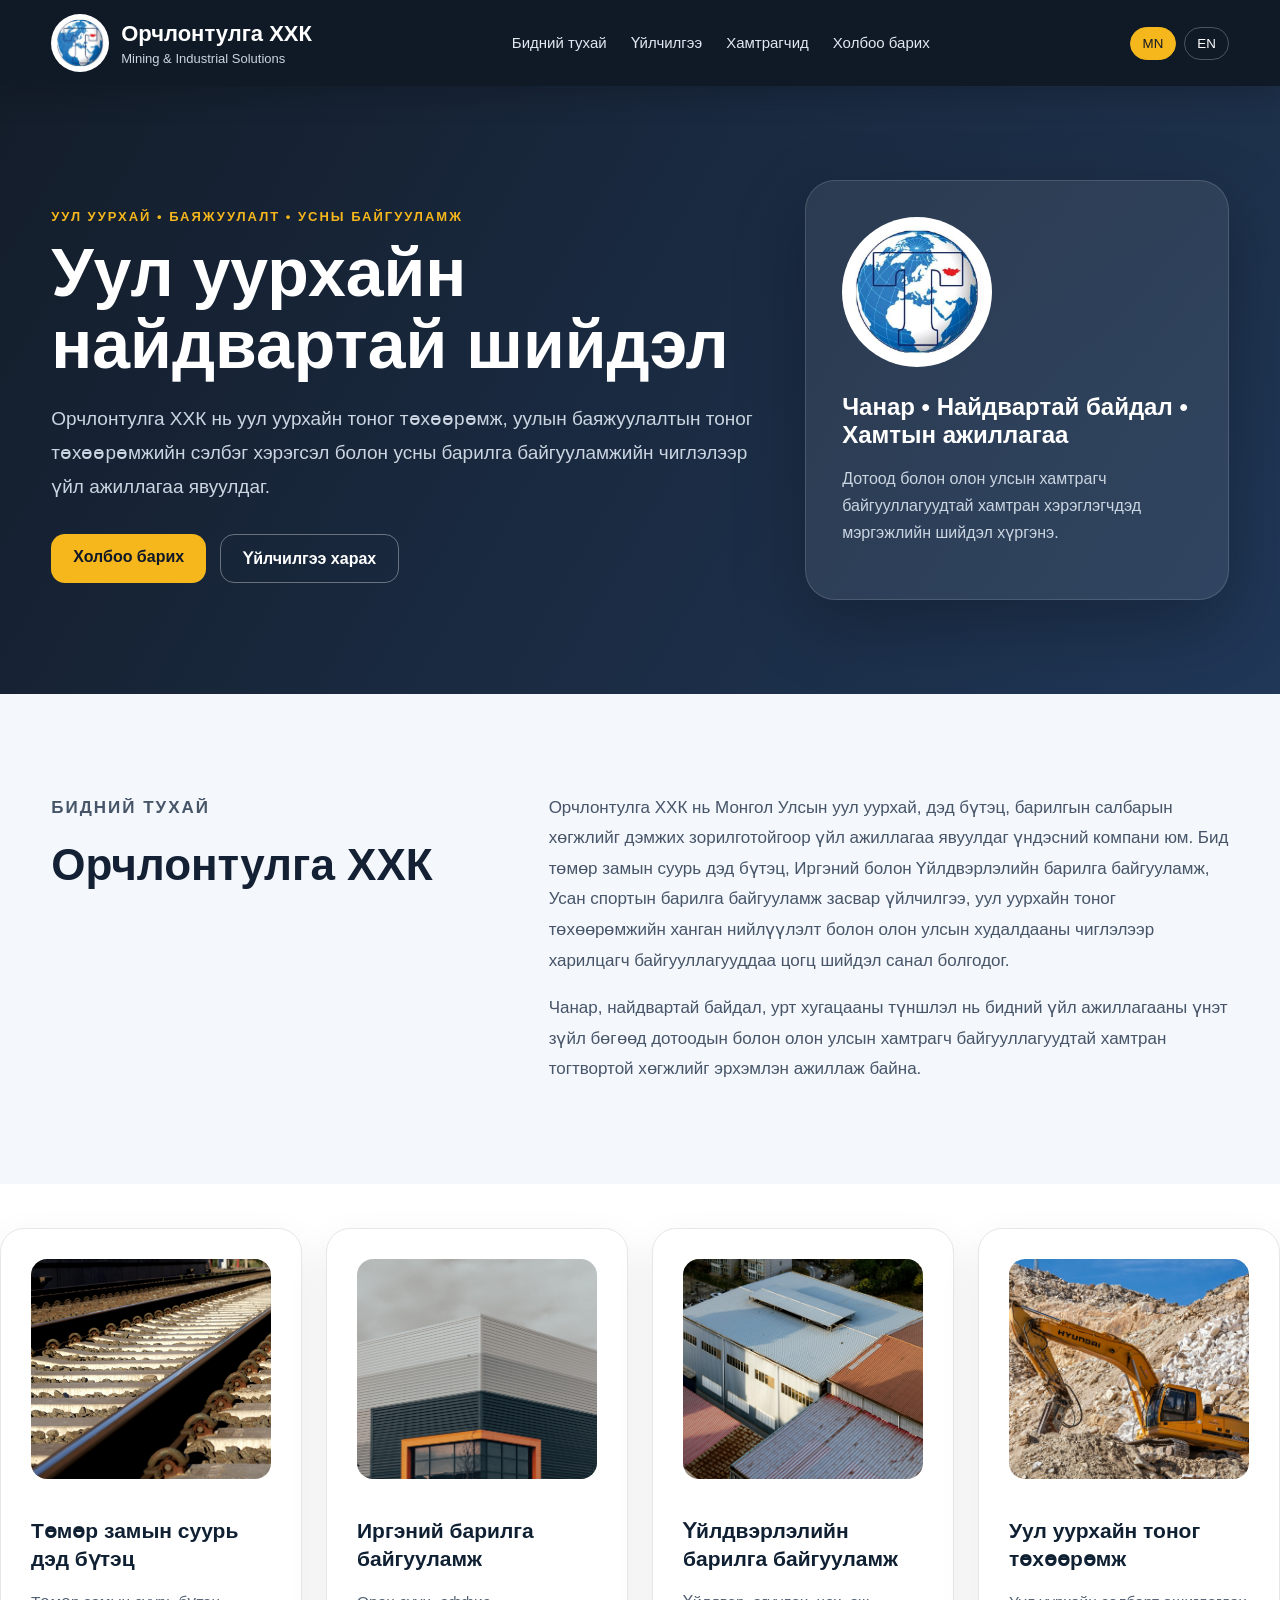
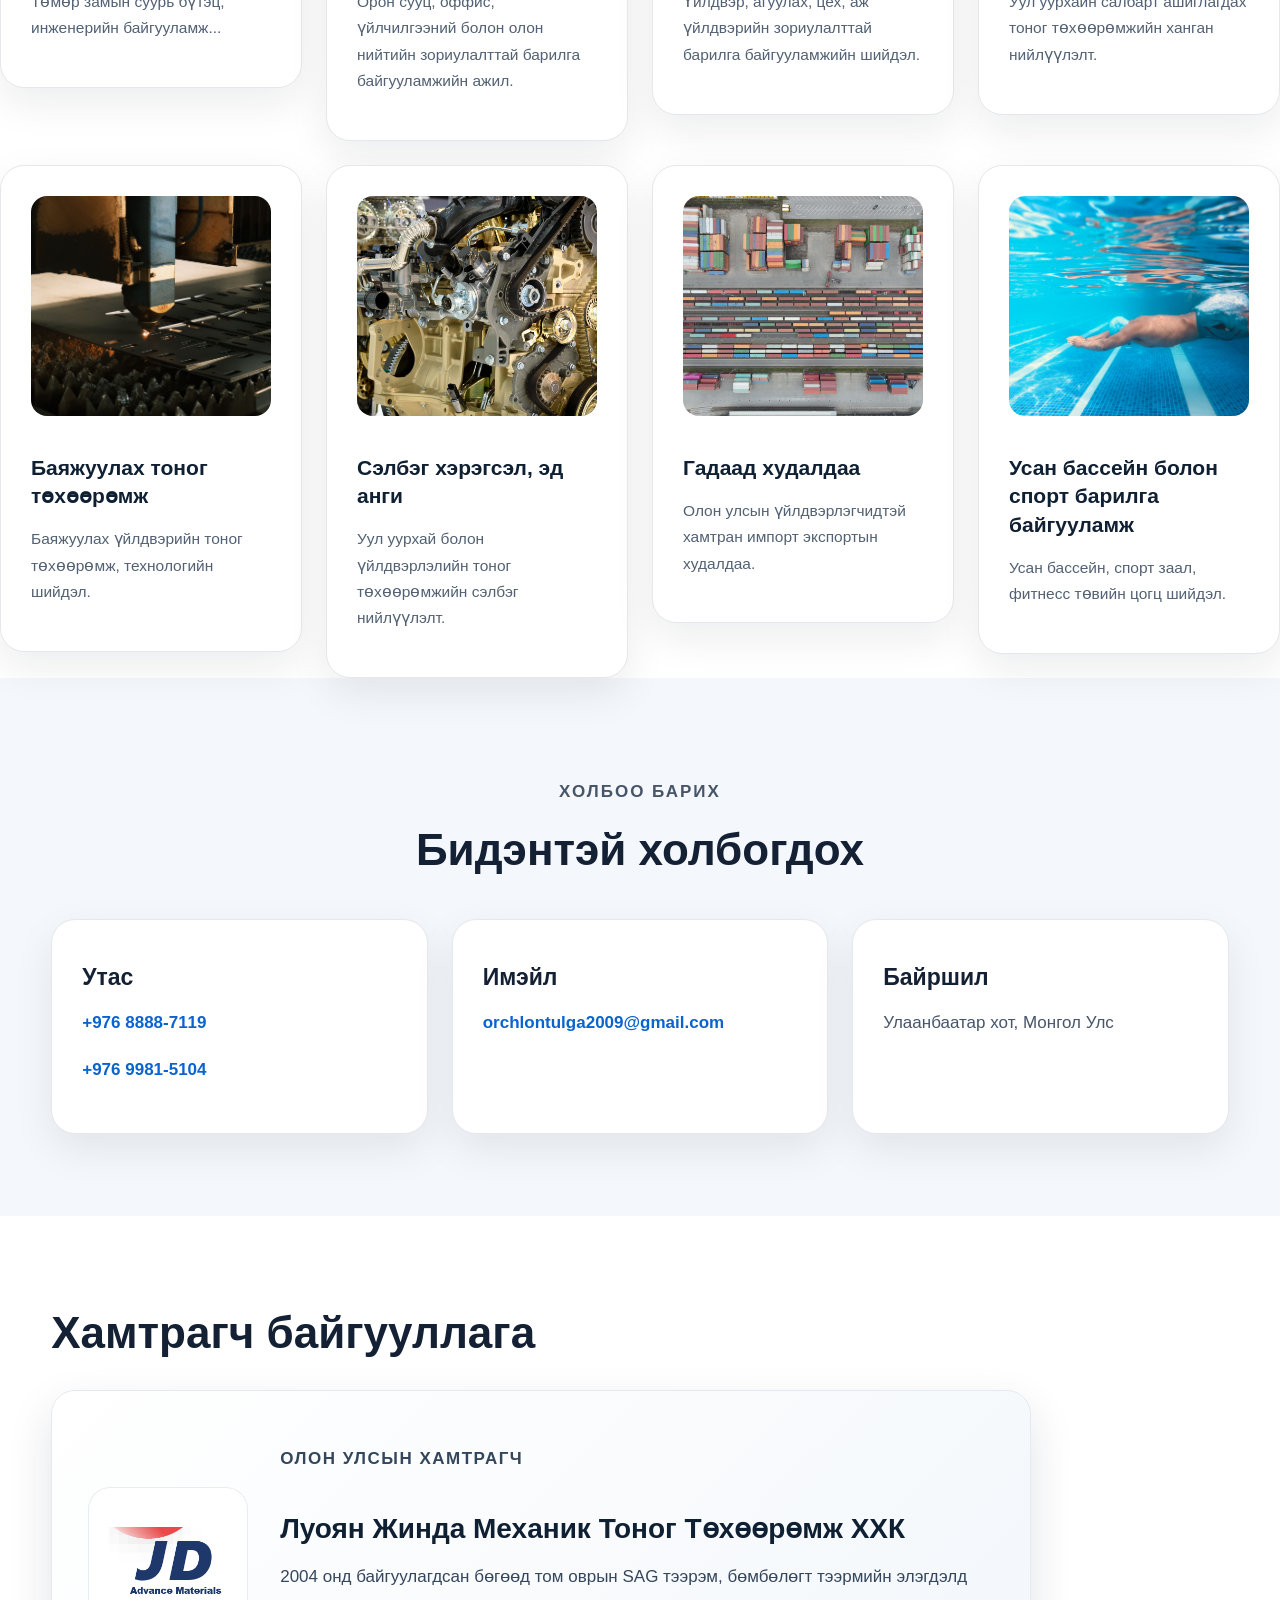
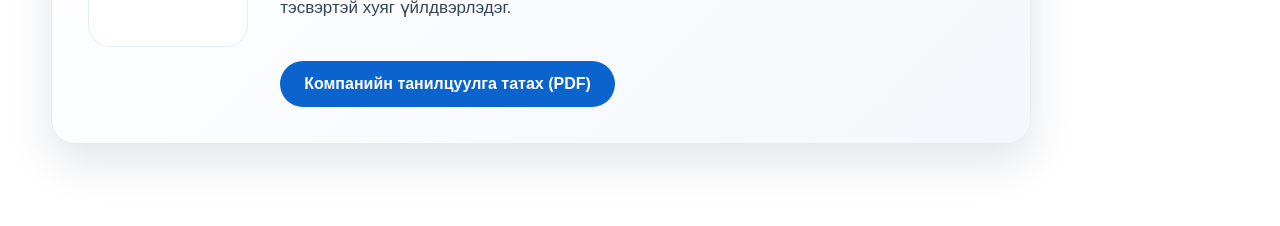
==== index.html @ dc5b04bd "Update index.html" ====
<!DOCTYPE html>
<html lang="mn">
<head>
  <meta charset="UTF-8" />
  <meta name="viewport" content="width=device-width, initial-scale=1.0" />
  <title>Орчлонтулга ХХК | Mining & Water Infrastructure</title>
  <meta name="description" content="Орчлонтулга ХХК - Уул уурхай, уулын баяжуулалтын тоног төхөөрөмж, сэлбэг хэрэгсэл, усны барилга байгууламж." />
  <link rel="stylesheet" href="style.css" />
</head>
<body>
  <header class="header">
    <div class="container nav">
      <a href="#" class="brand">
        <img src="logo.jpg" alt="Орчлонтулга ХХК лого" />
        <div>
          <h1>Орчлонтулга ХХК</h1>
          <p>Mining & Industrial Solutions</p>
        </div>
      </a>

      <nav class="menu">
        <a href="#about" data-mn="Бидний тухай" data-en="About">Бидний тухай</a>
        <a href="#services" data-mn="Үйлчилгээ" data-en="Services">Үйлчилгээ</a>
        <a href="#partners" data-mn="Хамтрагчид" data-en="Partners">Хамтрагчид</a>
        <a href="#contact" data-mn="Холбоо барих" data-en="Contact">Холбоо барих</a>
      </nav>

      <div class="lang">
        <button onclick="setLang('mn')" id="btn-mn">MN</button>
        <button onclick="setLang('en')" id="btn-en">EN</button>
      </div>
    </div>
  </header>

  <main>
    <section class="hero">
      <div class="container hero-grid">
        <div>
          <p class="eyebrow" data-mn="Уул уурхай • Баяжуулалт • Усны байгууламж" data-en="Mining • Processing • Water Infrastructure">Уул уурхай • Баяжуулалт • Усны байгууламж</p>
          <h2 data-mn="Уул уурхайн найдвартай шийдэл" data-en="Reliable solutions for mining industry">Уул уурхайн найдвартай шийдэл</h2>
          <p class="hero-text" data-mn="Орчлонтулга ХХК нь уул уурхайн тоног төхөөрөмж, уулын баяжуулалтын тоног төхөөрөмжийн сэлбэг хэрэгсэл болон усны барилга байгууламжийн чиглэлээр үйл ажиллагаа явуулдаг." data-en="Orchlontulga LLC operates in mining equipment, mineral processing spare parts, and water infrastructure solutions.">Орчлонтулга ХХК нь уул уурхайн тоног төхөөрөмж, уулын баяжуулалтын тоног төхөөрөмжийн сэлбэг хэрэгсэл болон усны барилга байгууламжийн чиглэлээр үйл ажиллагаа явуулдаг.</p>
          <div class="hero-actions">
            <a class="btn primary" href="#contact" data-mn="Холбоо барих" data-en="Contact us">Холбоо барих</a>
            <a class="btn secondary" href="#services" data-mn="Үйлчилгээ харах" data-en="View services">Үйлчилгээ харах</a>
          </div>
        </div>

        <div class="hero-card">
          <img src="logo.jpg" alt="Орчлонтулга ХХК" />
          <h3 data-mn="Чанар • Найдвартай байдал • Хамтын ажиллагаа" data-en="Quality • Reliability • Partnership">Чанар • Найдвартай байдал • Хамтын ажиллагаа</h3>
          <p data-mn="Дотоод болон олон улсын хамтрагч байгууллагуудтай хамтран хэрэглэгчдэд мэргэжлийн шийдэл хүргэнэ." data-en="We deliver professional solutions in cooperation with local and international partners.">Дотоод болон олон улсын хамтрагч байгууллагуудтай хамтран хэрэглэгчдэд мэргэжлийн шийдэл хүргэнэ.</p>
        </div>
      </div>
    </section>

    <section id="about" class="section light">
      <div class="container two-col">
        <div>
          <p class="section-label" data-mn="Бидний тухай" data-en="About us">Бидний тухай</p>
          <h2 data-mn="Орчлонтулга ХХК" data-en="Orchlontulga LLC">Орчлонтулга ХХК</h2>
        </div>
        <div>
         <p>
Орчлонтулга ХХК нь Монгол Улсын уул уурхай, дэд бүтэц, барилгын салбарын хөгжлийг дэмжих зорилготойгоор үйл ажиллагаа явуулдаг үндэсний компани юм.

Бид төмөр замын суурь дэд бүтэц, Иргэний болон Үйлдвэрлэлийн барилга байгууламж, Усан спортын барилга байгууламж засвар үйлчилгээ,
уул уурхайн тоног төхөөрөмжийн ханган нийлүүлэлт болон олон улсын худалдааны чиглэлээр
харилцагч байгууллагууддаа цогц шийдэл санал болгодог.
</p>

<p>
Чанар, найдвартай байдал, урт хугацааны түншлэл нь бидний үйл ажиллагааны үнэт зүйл бөгөөд
дотоодын болон олон улсын хамтрагч байгууллагуудтай хамтран тогтвортой хөгжлийг эрхэмлэн ажиллаж байна.
</p> 
        </div>
      </div>
    </section>

   <div class="cards service-grid">

 <a href="railway.html" class="service-link">
<div class="card service-card">
    <img src="assets/railway.jpg.jpg" class="service-image">
    <h3>Төмөр замын суурь дэд бүтэц</h3>
    <p>Төмөр замын суурь бүтэц, инженерийн байгууламж...</p>
</div>
</a>

  <a href="civil-building.html" class="service-link">
<div class="card service-card">
    <img src="assets/civil-building.jpg.jpg" class="service-image">
    <h3>Иргэний барилга байгууламж</h3>
    <p>Орон сууц, оффис, үйлчилгээний болон олон нийтийн зориулалттай барилга байгууламжийн ажил.</p>
</div>
</a>

  <a href="industrial-building.html" class="service-link">
<div class="card service-card">
    <img src="assets/industrial-building.jpg.jpg" class="service-image">
    <h3>Үйлдвэрлэлийн барилга байгууламж</h3>
    <p>Үйлдвэр, агуулах, цех, аж үйлдвэрийн зориулалттай барилга байгууламжийн шийдэл.</p>
</div>
</a>

  <a href="mining.html" class="service-link">
<div class="card service-card">
    <img src="assets/mining.jpg.jpg" class="service-image">
    <h3>Уул уурхайн тоног төхөөрөмж</h3>
    <p>Уул уурхайн салбарт ашиглагдах тоног төхөөрөмжийн ханган нийлүүлэлт.</p>
</div>
</a>

 <a href="processing.html" class="service-link">
<div class="card service-card">
    <img src="assets/processing.jpg.jpg" class="service-image">
    <h3>Баяжуулах тоног төхөөрөмж</h3>
    <p>Баяжуулах үйлдвэрийн тоног төхөөрөмж, технологийн шийдэл.</p>
</div>
</a>

  <a href="spare-parts.html" class="service-link">
<div class="card service-card">
    <img src="assets/spare-parts.jpg.jpg" class="service-image">
    <h3>Сэлбэг хэрэгсэл, эд анги</h3>
    <p>Уул уурхай болон үйлдвэрлэлийн тоног төхөөрөмжийн сэлбэг нийлүүлэлт.</p>
</div>
</a>

  <a href="trade.html" class="service-link">
<div class="card service-card">
    <img src="assets/trade.jpg.jpg" class="service-image">
    <h3>Гадаад худалдаа</h3>
    <p>Олон улсын үйлдвэрлэгчидтэй хамтран импорт экспортын худалдаа.</p>
</div>
</a>

  <a href="swimming-pool.html" class="service-link">
<div class="card service-card">
    <img src="assets/swimming-pool.jpg.jpg" class="service-image">
    <h3>Усан бассейн болон спорт барилга байгууламж</h3>
    <p>Усан бассейн, спорт заал, фитнесс төвийн цогц шийдэл.</p>
</div>
</a>

</div>

</div>
    </section>
       <section id="contact" class="section contact">
      <div class="container">
        <p class="section-label center" data-mn="Холбоо барих" data-en="Contact">Холбоо барих</p>
        <h2 class="center" data-mn="Бидэнтэй холбогдох" data-en="Get in touch">Бидэнтэй холбогдох</h2>
        <div class="contact-grid">
          <div class="contact-card">
            <h3 data-mn="Утас" data-en="Phone">Утас</h3>
            <p><a href="tel:+97688887119">+976 8888-7119</a></p>
            <p><a href="tel:+97699815104">+976 9981-5104</a></p>
          </div>
          <div class="contact-card">
            <h3 data-mn="Имэйл" data-en="Email">Имэйл</h3>
            <p><a href="mailto:orchlontulga2009@gmail.com">orchlontulga2009@gmail.com</a></p>
          </div>
          <div class="contact-card">
            <h3 data-mn="Байршил" data-en="Location">Байршил</h3>
            <p data-mn="Улаанбаатар хот, Монгол Улс" data-en="Ulaanbaatar, Mongolia">Улаанбаатар хот, Монгол Улс</p>
          </div>
        </div>
      </div>
    </section>
    <section id="partners" class="section">
  <div class="container">
    <h2>Хамтрагч байгууллага</h2>
   <div class="partner-card partner-featured">

  <div class="partner-logo-box">
    <img src="jd-logo.png.png" alt="JD Logo" class="partner-logo">
  </div>

  <div class="partner-content">

    <p class="partner-label">
      Олон улсын хамтрагч
    </p>

    <h3>Луоян Жинда Механик Тоног Төхөөрөмж ХХК</h3>

    <p>
      2004 онд байгуулагдсан бөгөөд том оврын SAG тээрэм,
      бөмбөлөгт тээрмийн элэгдэлд тэсвэртэй хуяг үйлдвэрлэдэг.
    </p>

    <a href="luoyang-jinda-presentation.pdf"
       target="_blank"
       class="btn">
       Компанийн танилцуулга татах (PDF)
    </a>

  </div>

</div>
    </section>
    </main>
  </footer>

  <script src="script.js"></script>
</body>
</html>
---- style.css ----
* {
  box-sizing: border-box;
}

:root {
  --dark: #07111f;
  --dark-2: #0d1b2e;
  --blue: #0b63ce;
  --gold: #f5b71b;
  --text: #142033;
  --muted: #64748b;
  --light: #f4f7fb;
  --white: #ffffff;
}

body {
  margin: 0;
  font-family: Arial, Helvetica, sans-serif;
  color: var(--text);
  background: var(--white);
}

a {
  color: inherit;
  text-decoration: none;
}

.container {
  width: min(1180px, 92%);
  margin: 0 auto;
}

.header {
  background: rgba(7, 17, 31, 0.96);
  color: white;
  position: sticky;
  top: 0;
  z-index: 10;
  backdrop-filter: blur(10px);
  box-shadow: 0 10px 30px rgba(0,0,0,0.18);
}

.nav {
  display: flex;
  align-items: center;
  justify-content: space-between;
  gap: 24px;
  padding: 14px 0;
}

.brand {
  display: flex;
  align-items: center;
  gap: 12px;
}

.brand img {
  width: 58px;
  height: 58px;
  object-fit: contain;
  background: white;
  border-radius: 50%;
  padding: 4px;
}

.brand h1 {
  margin: 0;
  font-size: 22px;
}

.brand p {
  margin: 4px 0 0;
  color: #cbd5e1;
  font-size: 13px;
}

.menu {
  display: flex;
  gap: 24px;
  color: #e2e8f0;
  font-size: 15px;
}

.menu a:hover {
  color: var(--gold);
}

.lang {
  display: flex;
  gap: 8px;
}

.lang button {
  border: 1px solid rgba(255,255,255,0.25);
  background: transparent;
  color: white;
  border-radius: 999px;
  padding: 8px 12px;
  cursor: pointer;
}

.lang button.active,
.lang button:hover {
  background: var(--gold);
  color: #111827;
  border-color: var(--gold);
}

.hero {
  background:
    linear-gradient(120deg, rgba(7,17,31,0.95), rgba(13,38,73,0.92)),
    radial-gradient(circle at top right, rgba(245,183,27,0.25), transparent 28%);
  color: white;
  padding: 94px 0;
}

.hero-grid {
  display: grid;
  grid-template-columns: 1.25fr 0.75fr;
  gap: 48px;
  align-items: center;
}

.eyebrow,
.section-label {
  color: var(--gold);
  font-weight: 700;
  letter-spacing: 2px;
  text-transform: uppercase;
  font-size: 13px;
}

.hero h2 {
  font-size: clamp(38px, 6vw, 68px);
  line-height: 1.05;
  margin: 12px 0 22px;
}

.hero-text {
  color: #cbd5e1;
  font-size: 19px;
  line-height: 1.8;
  max-width: 740px;
}

.hero-actions {
  display: flex;
  flex-wrap: wrap;
  gap: 14px;
  margin-top: 30px;
}

.btn {
  display: inline-flex;
  padding: 14px 22px;
  border-radius: 14px;
  font-weight: 700;
}

.btn.primary {
  background: var(--gold);
  color: #111827;
}

.btn.secondary {
  border: 1px solid rgba(255,255,255,0.35);
  color: white;
}

.hero-card {
  background: rgba(255,255,255,0.08);
  border: 1px solid rgba(255,255,255,0.14);
  border-radius: 30px;
  padding: 36px;
  box-shadow: 0 24px 70px rgba(0,0,0,0.25);
}

.hero-card img {
  width: 150px;
  height: 150px;
  object-fit: contain;
  background: white;
  border-radius: 50%;
  padding: 8px;
  margin-bottom: 22px;
}

.hero-card h3 {
  font-size: 24px;
  margin: 0 0 14px;
}

.hero-card p {
  color: #cbd5e1;
  line-height: 1.7;
}

.section {
  padding: 82px 0;
}

.section.light {
  background: var(--light);
}

.section.dark {
  background: var(--dark);
  color: white;
}

.two-col {
  display: grid;
  grid-template-columns: 0.8fr 1.2fr;
  gap: 44px;
  align-items: start;
}

.section h2 {
  font-size: clamp(30px, 4vw, 44px);
  margin: 10px 0 18px;
}

.section p {
  font-size: 17px;
  line-height: 1.8;
  color: #475569;
}

.dark p {
  color: #cbd5e1;
}

.center {
  text-align: center;
}

.muted {
  max-width: 720px;
  margin-left: auto;
  margin-right: auto;
}

.cards,
.contact-grid {
  display: grid;
  grid-template-columns: repeat(3, 1fr);
  gap: 24px;
  margin-top: 44px;
}

.card,
.contact-card {
  background: white;
  border-radius: 24px;
  padding: 30px;
  box-shadow: 0 15px 40px rgba(15, 23, 42, 0.08);
  border: 1px solid #e5e7eb;
}

.card h3,
.contact-card h3 {
  font-size: 23px;
  margin: 14px 0;
}

.icon {
  width: 54px;
  height: 54px;
  border-radius: 18px;
  background: linear-gradient(135deg, var(--gold), #f97316);
}

.partner-grid {
  display: grid;
  grid-template-columns: repeat(4, 1fr);
  gap: 18px;
  margin-top: 42px;
}

.partner-grid div {
  background: rgba(255,255,255,0.08);
  border: 1px solid rgba(255,255,255,0.12);
  border-radius: 18px;
  text-align: center;
  padding: 28px 12px;
  font-weight: 700;
}

.contact {
  background: var(--light);
}

.contact-card a {
  color: var(--blue);
  font-weight: 700;
}

footer {
  background: #020617;
  color: #94a3b8;
  padding: 26px 0;
}

.footer-inner {
  text-align: center;
}

@media (max-width: 850px) {
  .nav {
    flex-wrap: wrap;
  }

  .menu {
    width: 100%;
    justify-content: center;
    flex-wrap: wrap;
    gap: 14px;
  }

  .hero-grid,
  .two-col,
  .cards,
  .contact-grid,
  .partner-grid {
    grid-template-columns: 1fr;
  }

  .hero {
    padding: 70px 0;
  }
}
.partner-featured {
  display: flex;
  align-items: center;
  gap: 32px;
  background: linear-gradient(135deg, #ffffff, #f3f7fb);
  border: 1px solid #e3eaf2;
  border-radius: 24px;
  padding: 36px;
  box-shadow: 0 18px 45px rgba(15, 35, 65, 0.12);
  max-width: 980px;
  margin-top: 32px;
}

.partner-logo-box {
  width: 160px;
  height: 160px;
  border-radius: 22px;
  background: #ffffff;
  display: flex;
  align-items: center;
  justify-content: center;
  box-shadow: inset 0 0 0 1px #e7edf5;
  flex-shrink: 0;
}

.partner-logo {
  max-width: 120px;
  max-height: 120px;
  object-fit: contain;
}

.partner-content h3 {
  font-size: 28px;
  margin-bottom: 16px;
  color: #102033;
}

.partner-content p {
  font-size: 17px;
  line-height: 1.8;
  color: #34465c;
}

.partner-label {
  display: inline-block;
  color: #f5a800;
  font-weight: 700;
  letter-spacing: 1.5px;
  text-transform: uppercase;
  margin-bottom: 10px;
}

.partner-content .btn {
  display: inline-block;
  margin-top: 20px;
  background: #0b63ce;
  color: #ffffff;
  padding: 14px 24px;
  border-radius: 999px;
  text-decoration: none;
  font-weight: 700;
}

.partner-content .btn:hover {
  background: #084fa5;
}

@media (max-width: 768px) {
  .partner-featured {
    flex-direction: column;
    text-align: center;
  }
}
.service-grid {
  grid-template-columns: repeat(4, 1fr);
}

.service-card {
  position: relative;
  min-height: 260px;
  transition: transform 0.3s ease, box-shadow 0.3s ease;
}

.service-card:hover {
  transform: translateY(-8px);
  box-shadow: 0 22px 55px rgba(15, 35, 65, 0.16);
}

.service-icon {
  width: 62px;
  height: 62px;
  border-radius: 20px;
  background: linear-gradient(135deg, #f5b71b, #ff8a00);
  display: flex;
  align-items: center;
  justify-content: center;
  font-size: 30px;
  margin-bottom: 20px;
}

.service-card h3 {
  font-size: 21px;
  line-height: 1.35;
  color: #102033;
}

.service-card p {
  font-size: 15.5px;
  line-height: 1.7;
  color: #526173;
}

@media (max-width: 1100px) {
  .service-grid {
    grid-template-columns: repeat(2, 1fr);
  }
}

@media (max-width: 650px) {
  .service-grid {
    grid-template-columns: 1fr;
  }
}
.service-image{
  width:100%;
  height:220px;
  object-fit:cover;
  border-radius:16px;
  margin-bottom:20px;
}

.service-card{
  overflow:hidden;
}
.service-link{
    text-decoration:none;
    color:inherit;
}
.project-hero{
  max-width:1000px;
  margin:60px auto;
}

.project-hero h1{
  font-size:48px;
  margin-bottom:20px;
  color:#102033;
}

.project-hero p{
  font-size:18px;
  line-height:1.8;
  color:#4b5d73;
}

.project-gallery{
  display:grid;
  grid-template-columns:repeat(auto-fit,minmax(320px,1fr));
  gap:24px;
  margin:50px auto;
}

.project-gallery img{
  width:100%;
  height:260px;
  object-fit:cover;
  border-radius:20px;
  transition:.3s;
  box-shadow:0 10px 30px rgba(0,0,0,.08);
}

.project-gallery img:hover{
  transform:translateY(-6px);
}

.project-info{
  max-width:1000px;
  margin:60px auto;
  background:#fff;
  padding:34px;
  border-radius:22px;
  box-shadow:0 10px 30px rgba(0,0,0,.08);
}

.project-info h2{
  margin-bottom:18px;
  color:#102033;
}

.project-info ul{
  line-height:2;
  color:#34465c;
}

.project-stats{
  display:grid;
  grid-template-columns:repeat(3,1fr);
  gap:24px;
  margin:60px auto;
  max-width:1000px;
}

.stat{
  background:#fff;
  padding:30px;
  text-align:center;
  border-radius:20px;
  box-shadow:0 10px 30px rgba(0,0,0,.08);
}

.stat h3{
  color:#f4a300;
  font-size:40px;
  margin-bottom:10px;
}

@media (max-width:768px){
  .project-stats{
    grid-template-columns:1fr;
  }

  .project-hero h1{
    font-size:34px;
  }
}
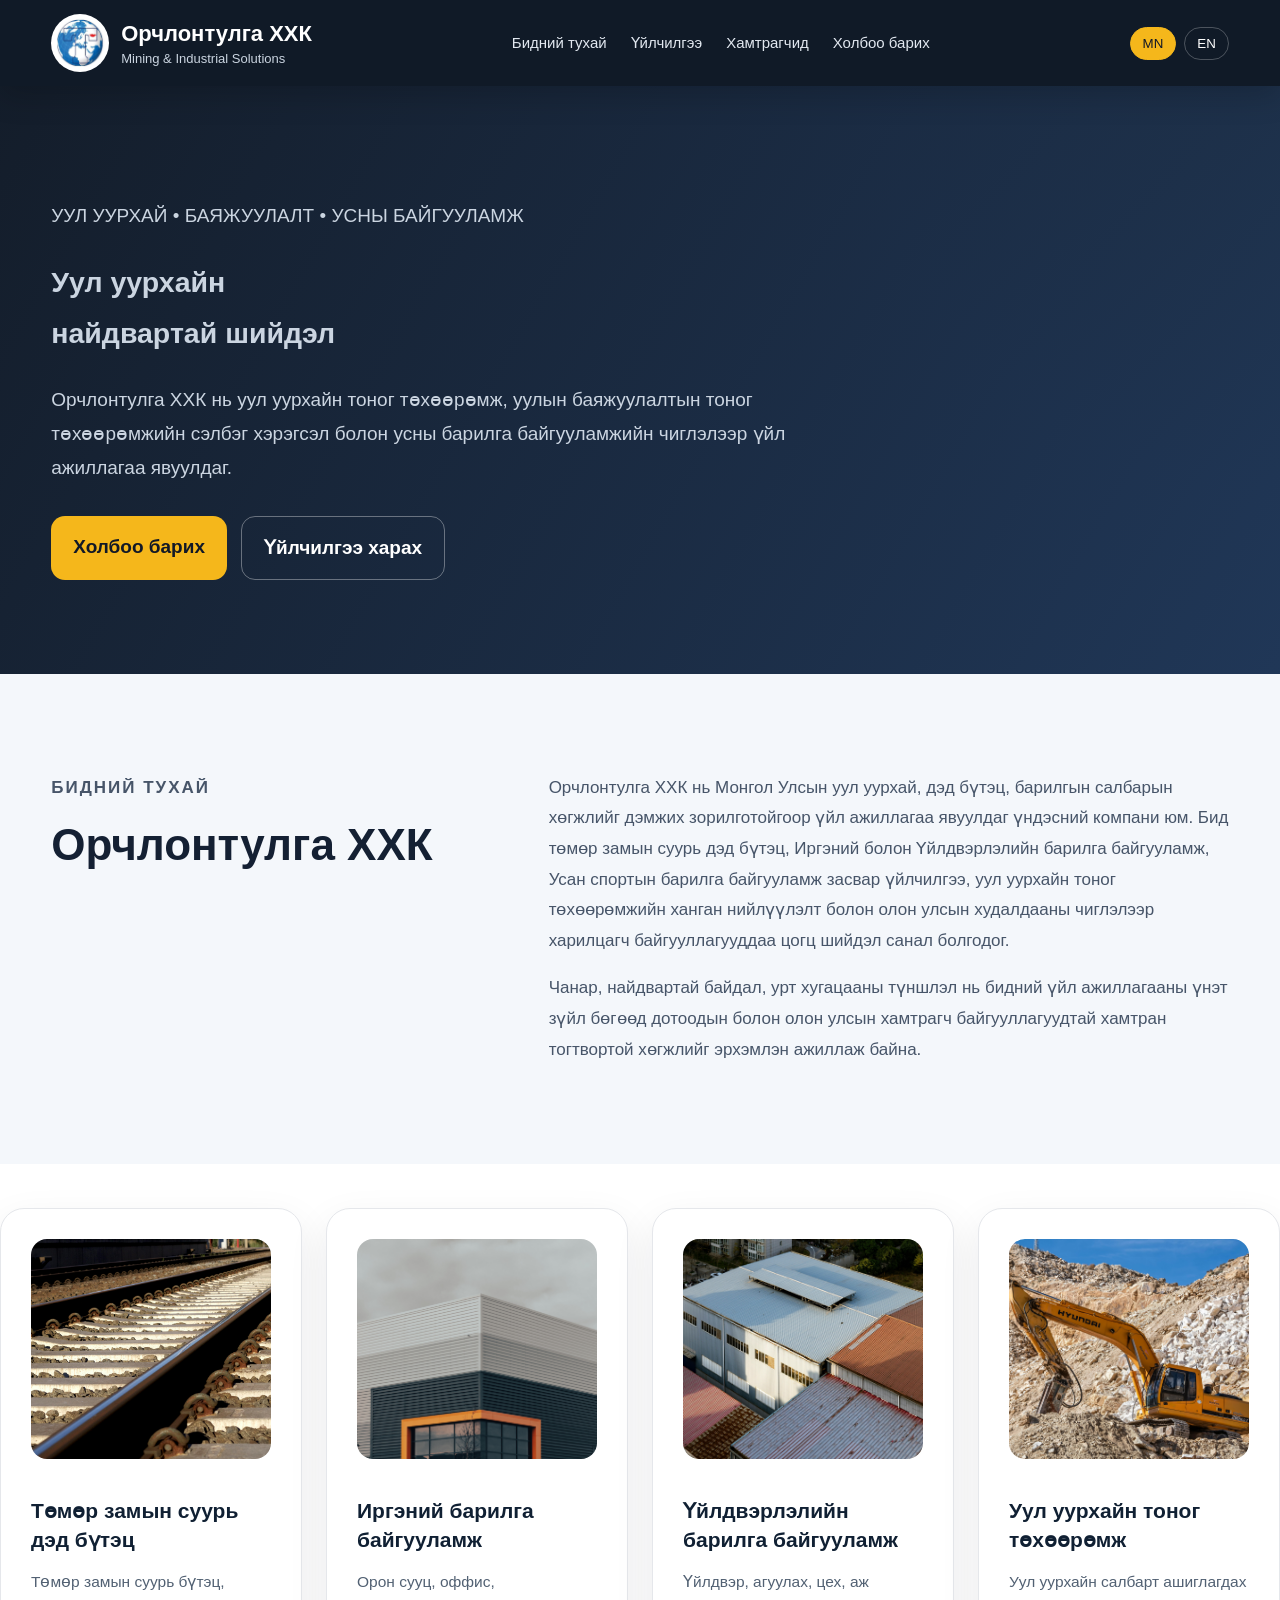
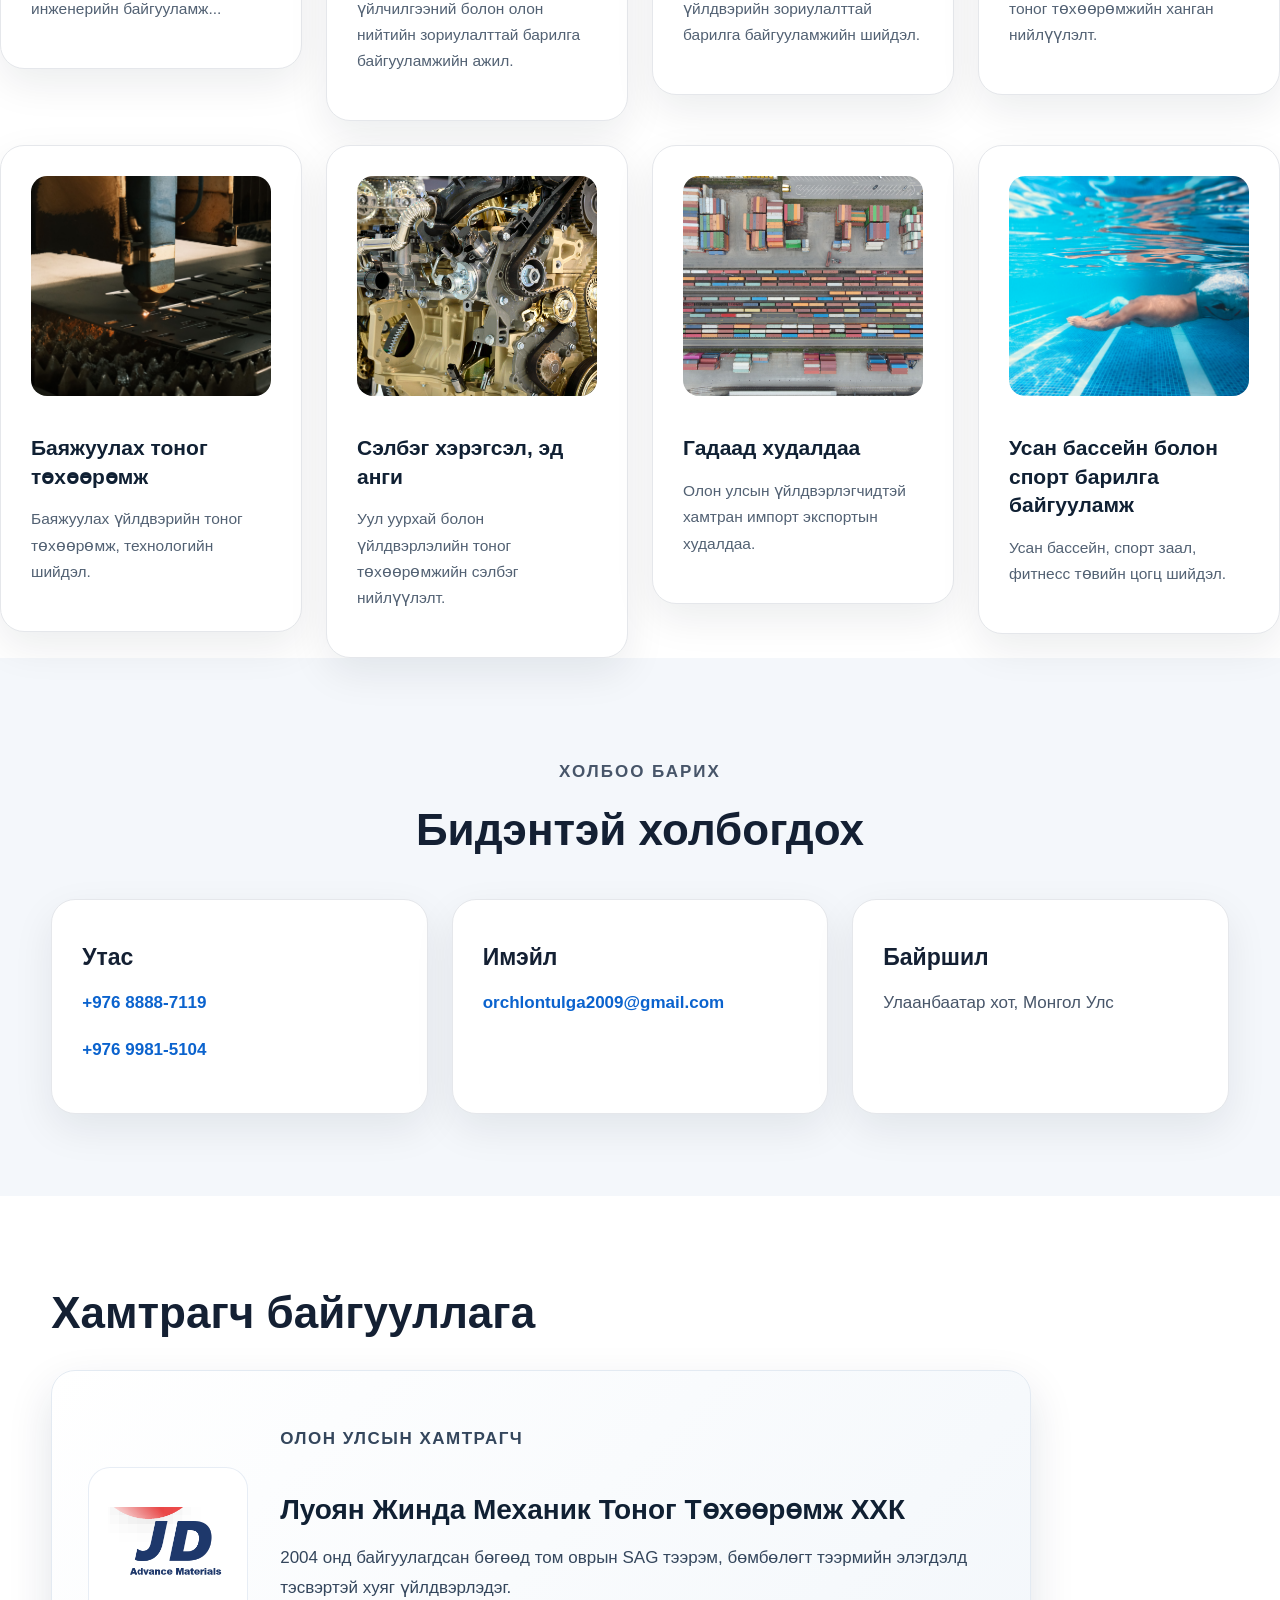
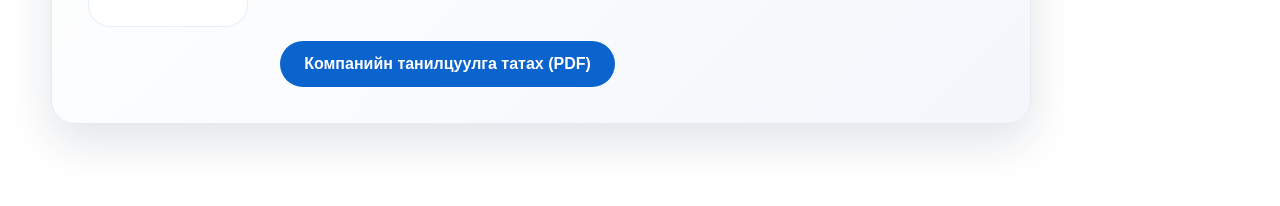
==== commit 72d7c8db: "Update index.html" ====
--- a/index.html
+++ b/index.html
@@ -33,25 +33,33 @@
   </header>
 
   <main>
-    <section class="hero">
-      <div class="container hero-grid">
-        <div>
-          <p class="eyebrow" data-mn="Уул уурхай • Баяжуулалт • Усны байгууламж" data-en="Mining • Processing • Water Infrastructure">Уул уурхай • Баяжуулалт • Усны байгууламж</p>
-          <h2 data-mn="Уул уурхайн найдвартай шийдэл" data-en="Reliable solutions for mining industry">Уул уурхайн найдвартай шийдэл</h2>
-          <p class="hero-text" data-mn="Орчлонтулга ХХК нь уул уурхайн тоног төхөөрөмж, уулын баяжуулалтын тоног төхөөрөмжийн сэлбэг хэрэгсэл болон усны барилга байгууламжийн чиглэлээр үйл ажиллагаа явуулдаг." data-en="Orchlontulga LLC operates in mining equipment, mineral processing spare parts, and water infrastructure solutions.">Орчлонтулга ХХК нь уул уурхайн тоног төхөөрөмж, уулын баяжуулалтын тоног төхөөрөмжийн сэлбэг хэрэгсэл болон усны барилга байгууламжийн чиглэлээр үйл ажиллагаа явуулдаг.</p>
-          <div class="hero-actions">
-            <a class="btn primary" href="#contact" data-mn="Холбоо барих" data-en="Contact us">Холбоо барих</a>
-            <a class="btn secondary" href="#services" data-mn="Үйлчилгээ харах" data-en="View services">Үйлчилгээ харах</a>
-          </div>
-        </div>
-
-        <div class="hero-card">
-          <img src="logo.jpg" alt="Орчлонтулга ХХК" />
-          <h3 data-mn="Чанар • Найдвартай байдал • Хамтын ажиллагаа" data-en="Quality • Reliability • Partnership">Чанар • Найдвартай байдал • Хамтын ажиллагаа</h3>
-          <p data-mn="Дотоод болон олон улсын хамтрагч байгууллагуудтай хамтран хэрэглэгчдэд мэргэжлийн шийдэл хүргэнэ." data-en="We deliver professional solutions in cooperation with local and international partners.">Дотоод болон олон улсын хамтрагч байгууллагуудтай хамтран хэрэглэгчдэд мэргэжлийн шийдэл хүргэнэ.</p>
-        </div>
-      </div>
-    </section>
+ <section class="hero hero-modern">
+  <div class="container hero-inner">
+
+    <div class="hero-text">
+      <p class="hero-label">
+        УУЛ УУРХАЙ • БАЯЖУУЛАЛТ • УСНЫ БАЙГУУЛАМЖ
+      </p>
+
+      <h1>
+        Уул уурхайн<br>
+        найдвартай шийдэл
+      </h1>
+
+      <p class="hero-desc">
+        Орчлонтулга ХХК нь уул уурхайн тоног төхөөрөмж,
+        уулын баяжуулалтын тоног төхөөрөмжийн сэлбэг хэрэгсэл
+        болон усны барилга байгууламжийн чиглэлээр үйл ажиллагаа явуулдаг.
+      </p>
+
+      <div class="hero-actions">
+        <a href="#contact" class="btn primary">Холбоо барих</a>
+        <a href="#services" class="btn secondary">Үйлчилгээ харах</a>
+      </div>
+    </div>
+
+  </div>
+</section>
 
     <section id="about" class="section light">
       <div class="container two-col">
--- a/style.css
+++ b/style.css
@@ -554,3 +554,17 @@
     font-size:34px;
   }
 }
+.project-gallery a{
+    display:block;
+    overflow:hidden;
+    border-radius:16px;
+}
+
+.project-gallery img{
+    cursor:pointer;
+    transition:0.3s;
+}
+
+.project-gallery img:hover{
+    transform:scale(1.05);
+}
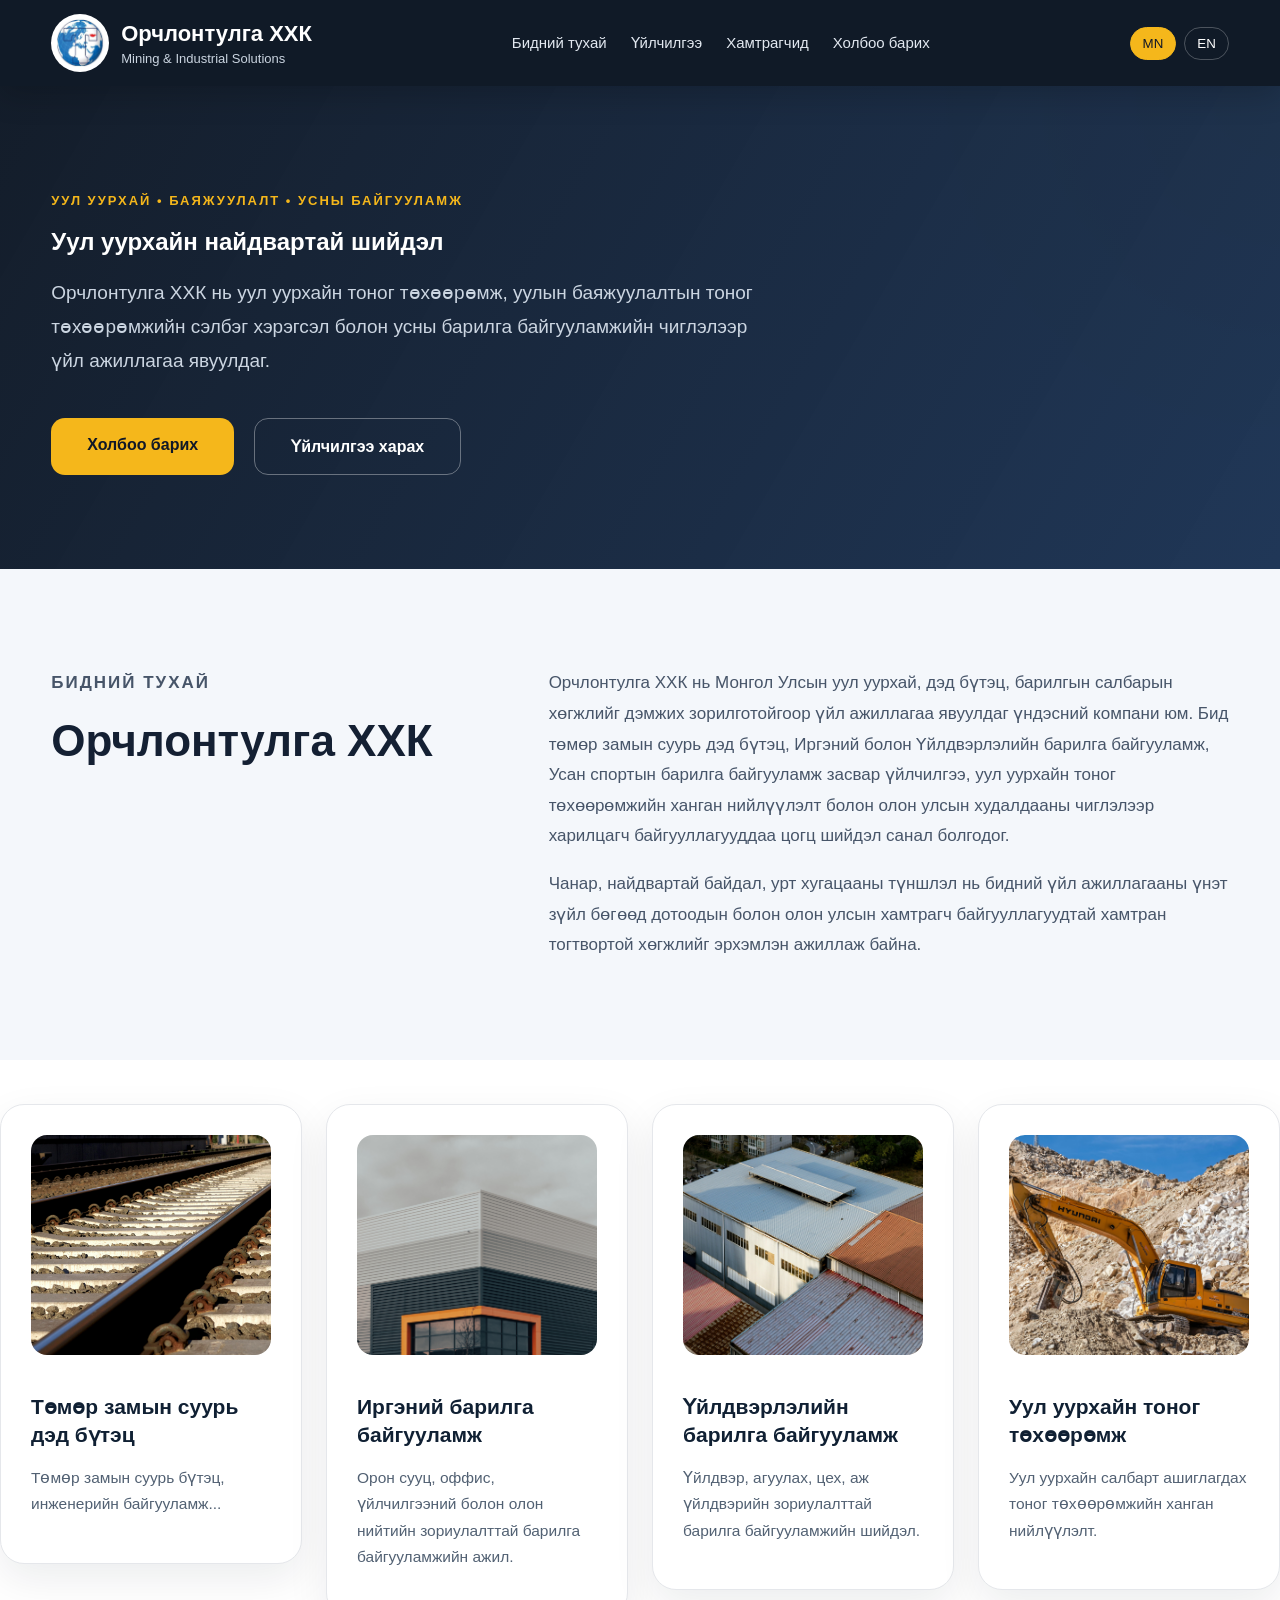
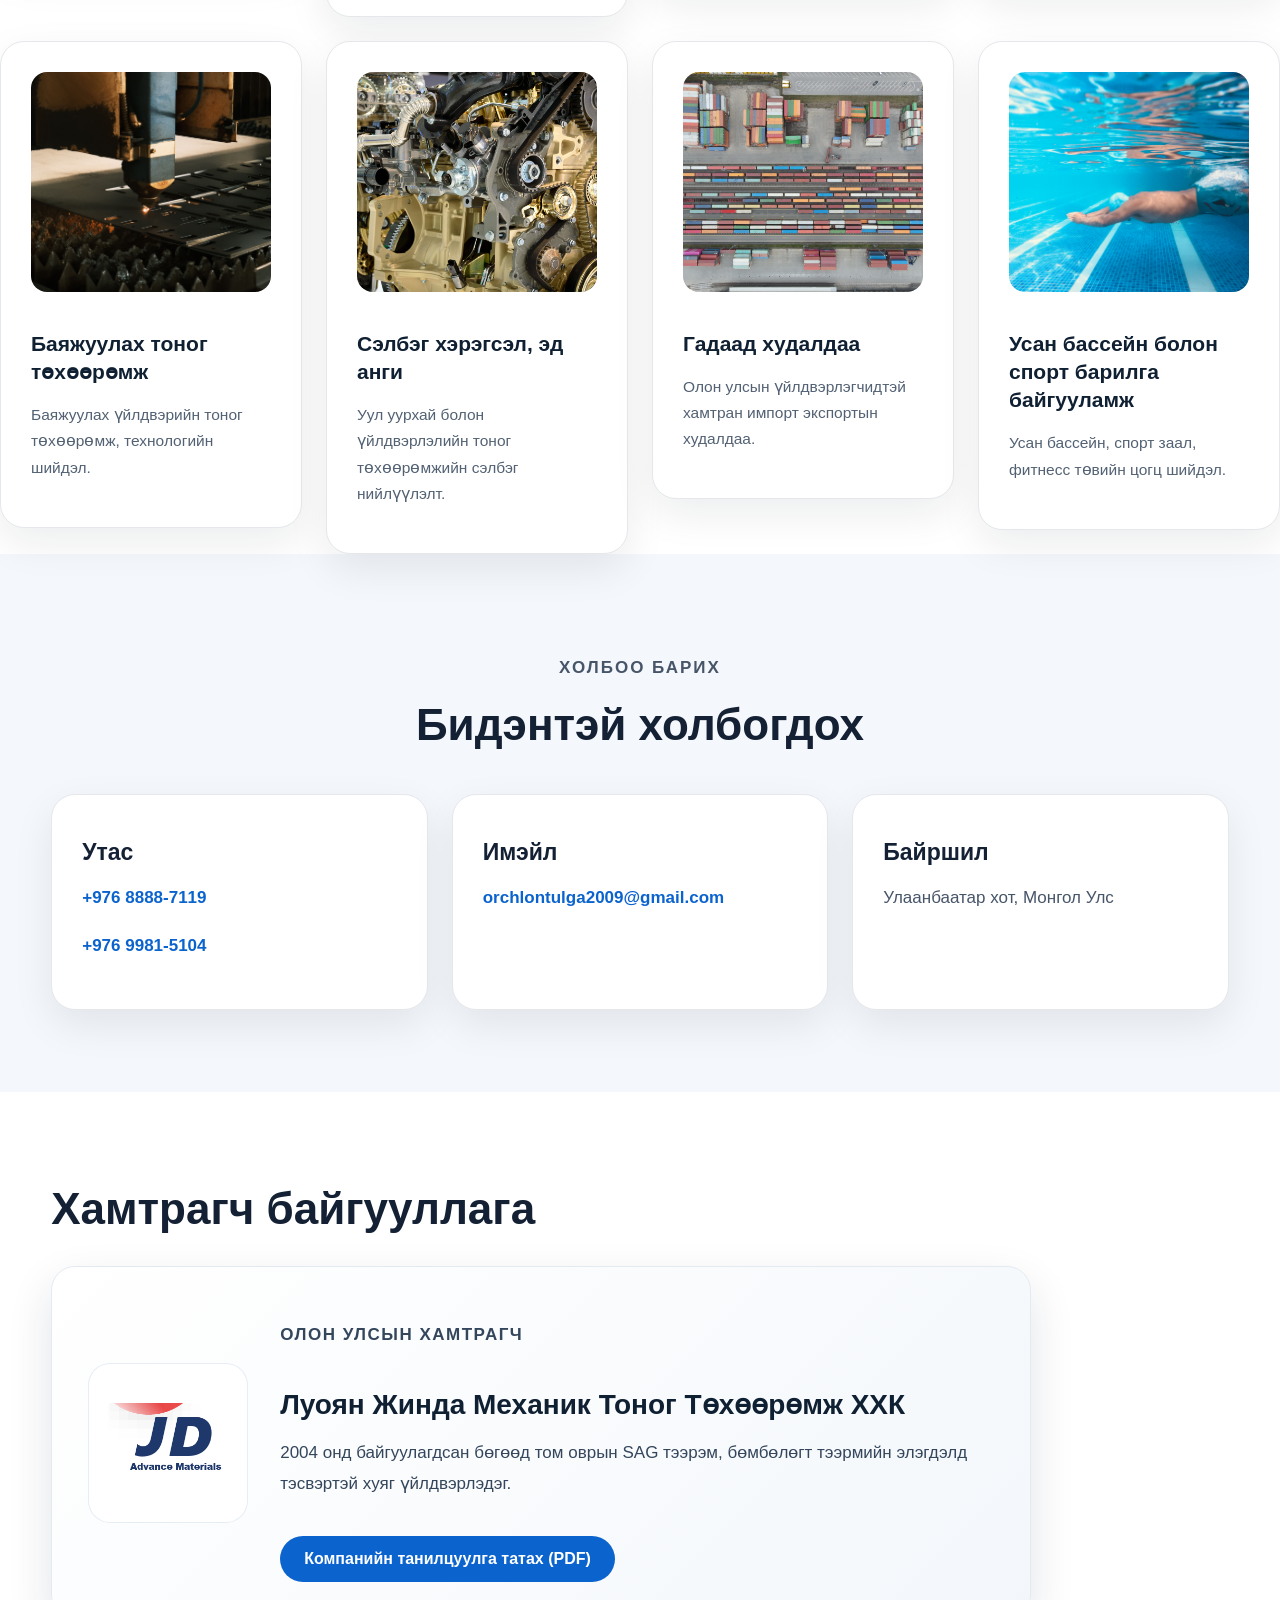
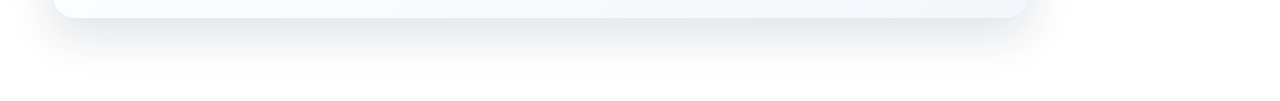
==== commit 465f9842: "Update index.html" ====
--- a/index.html
+++ b/index.html
@@ -33,32 +33,38 @@
   </header>
 
   <main>
- <section class="hero hero-modern">
-  <div class="container hero-inner">
-
-    <div class="hero-text">
-      <p class="hero-label">
-        УУЛ УУРХАЙ • БАЯЖУУЛАЛТ • УСНЫ БАЙГУУЛАМЖ
-      </p>
-
-      <h1>
-        Уул уурхайн<br>
-        найдвартай шийдэл
-      </h1>
-
-      <p class="hero-desc">
-        Орчлонтулга ХХК нь уул уурхайн тоног төхөөрөмж,
-        уулын баяжуулалтын тоног төхөөрөмжийн сэлбэг хэрэгсэл
-        болон усны барилга байгууламжийн чиглэлээр үйл ажиллагаа явуулдаг.
-      </p>
-
-      <div class="hero-actions">
-        <a href="#contact" class="btn primary">Холбоо барих</a>
-        <a href="#services" class="btn secondary">Үйлчилгээ харах</a>
-      </div>
+<section class="hero">
+    <div class="container hero-grid">
+
+        <div class="hero-content">
+            <p class="eyebrow">
+                УУЛ УУРХАЙ • БАЯЖУУЛАЛТ • УСНЫ БАЙГУУЛАМЖ
+            </p>
+
+            <h1>Уул уурхайн найдвартай шийдэл</h1>
+
+            <p class="hero-text">
+                Орчлонтулга ХХК нь уул уурхайн тоног төхөөрөмж,
+                уулын баяжуулалтын тоног төхөөрөмжийн сэлбэг хэрэгсэл
+                болон усны барилга байгууламжийн чиглэлээр үйл ажиллагаа явуулдаг.
+            </p>
+
+            <div class="hero-actions">
+                <a href="#contact" class="btn primary">
+                    Холбоо барих
+                </a>
+
+                <a href="#services" class="btn secondary">
+                    Үйлчилгээ харах
+                </a>
+            </div>
+        </div>
+
+        <div class="hero-image">
+            <img src="assets/mining-hero.jpg" alt="">
+        </div>
+
     </div>
-
-  </div>
 </section>
 
     <section id="about" class="section light">
--- a/style.css
+++ b/style.css
@@ -568,3 +568,91 @@
 .project-gallery img:hover{
     transform:scale(1.05);
 }
+.hero-modern{
+    background: linear-gradient(135deg,#081223,#17365d);
+    color:#fff;
+    padding:100px 0;
+}
+
+.hero-modern .hero-grid{
+    display:grid;
+    grid-template-columns:2fr 1fr;
+    gap:60px;
+    align-items:center;
+}
+
+.hero-modern .eyebrow{
+    color:#f4b400;
+    font-size:14px;
+    font-weight:700;
+    letter-spacing:3px;
+    text-transform:uppercase;
+}
+
+.hero-modern h1{
+    font-size:72px;
+    line-height:1.05;
+    margin:20px 0;
+}
+
+.hero-modern .hero-text{
+    font-size:24px;
+    line-height:1.7;
+    color:#d8e2f0;
+}
+
+.hero-actions{
+    display:flex;
+    gap:20px;
+    margin-top:40px;
+}
+
+.btn{
+    padding:18px 36px;
+    border-radius:14px;
+    font-weight:700;
+    display:inline-block;
+}
+
+.btn-primary{
+    background:#f4b400;
+    color:#000;
+}
+
+.btn-secondary{
+    border:1px solid rgba(255,255,255,.3);
+    color:#fff;
+}
+
+.hero-card{
+    background:rgba(255,255,255,.1);
+    padding:40px;
+    border-radius:30px;
+    backdrop-filter:blur(10px);
+}
+
+.hero-card img{
+    width:120px;
+    display:block;
+    margin-bottom:20px;
+}
+
+.hero-card h3{
+    font-size:36px;
+    margin-bottom:20px;
+}
+
+.hero-card p{
+    color:#d8e2f0;
+    line-height:1.7;
+}
+
+@media(max-width:900px){
+    .hero-modern .hero-grid{
+        grid-template-columns:1fr;
+    }
+
+    .hero-modern h1{
+        font-size:48px;
+    }
+}
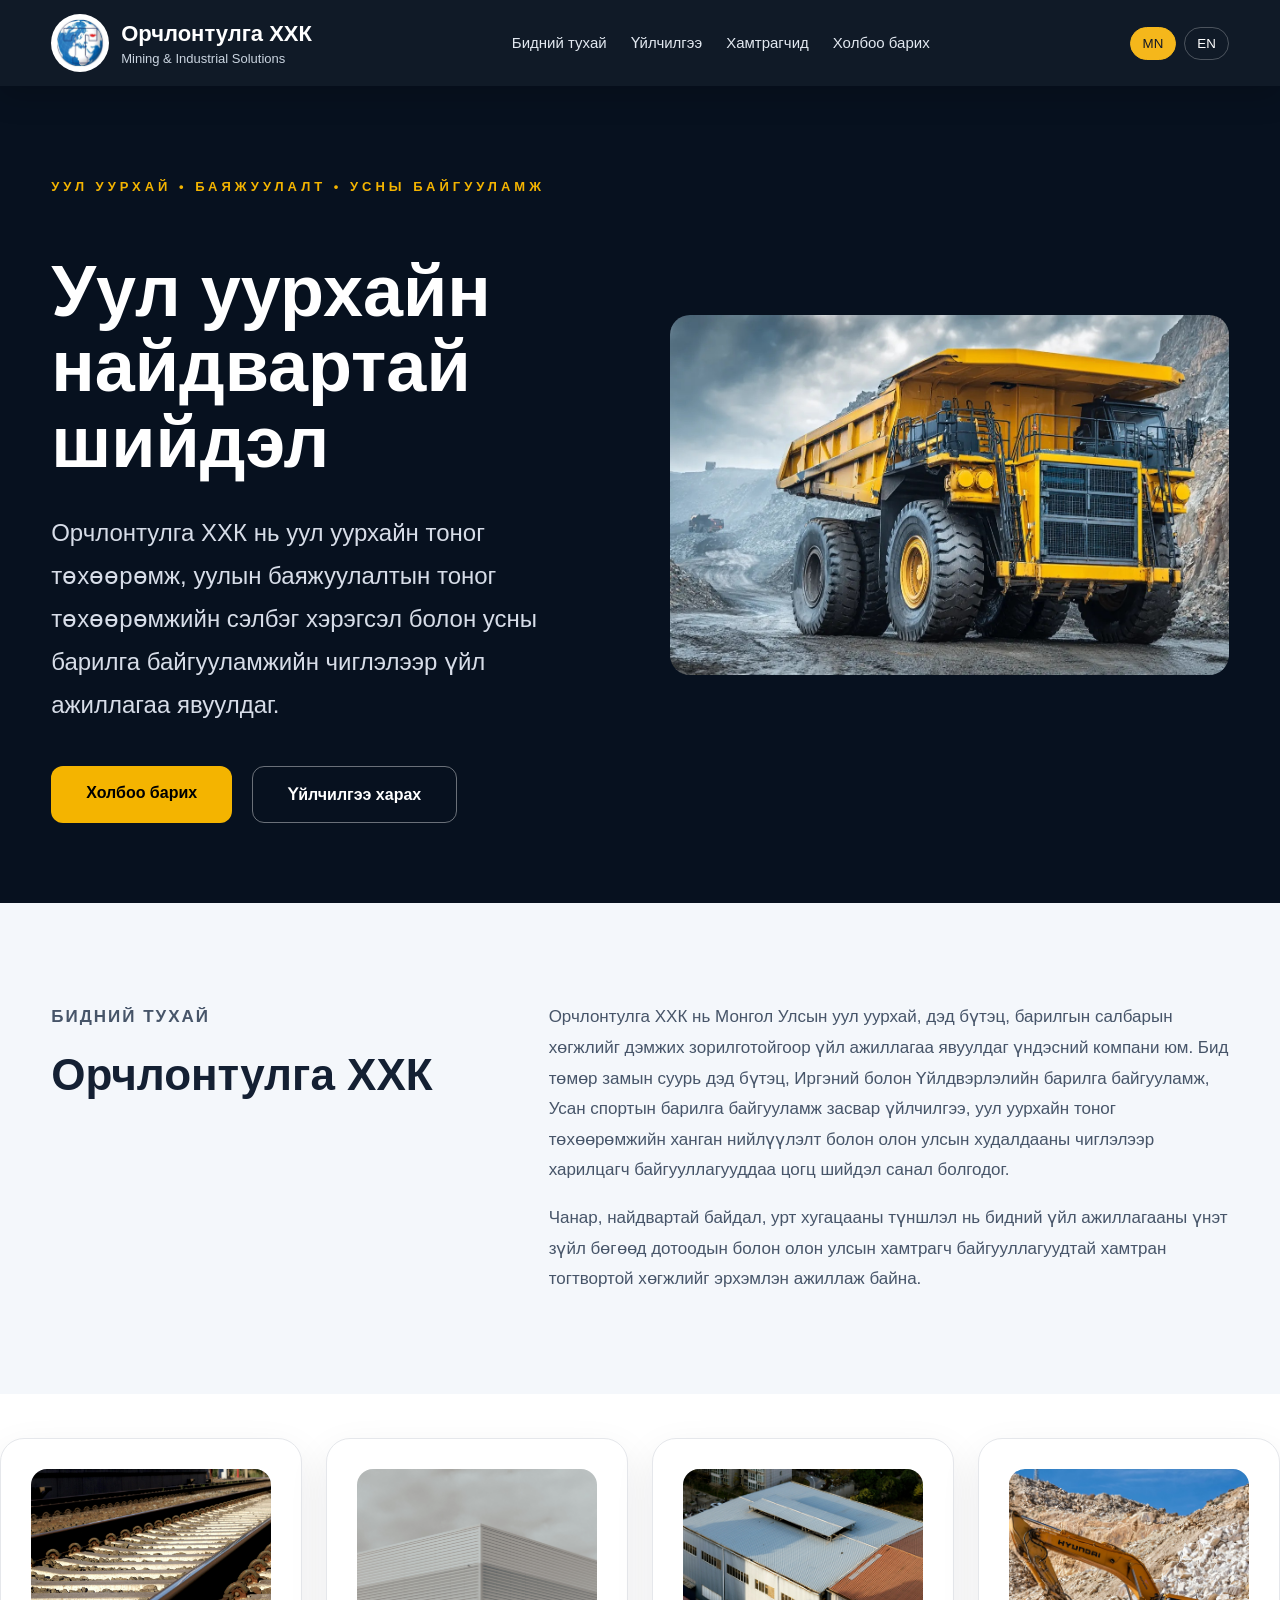
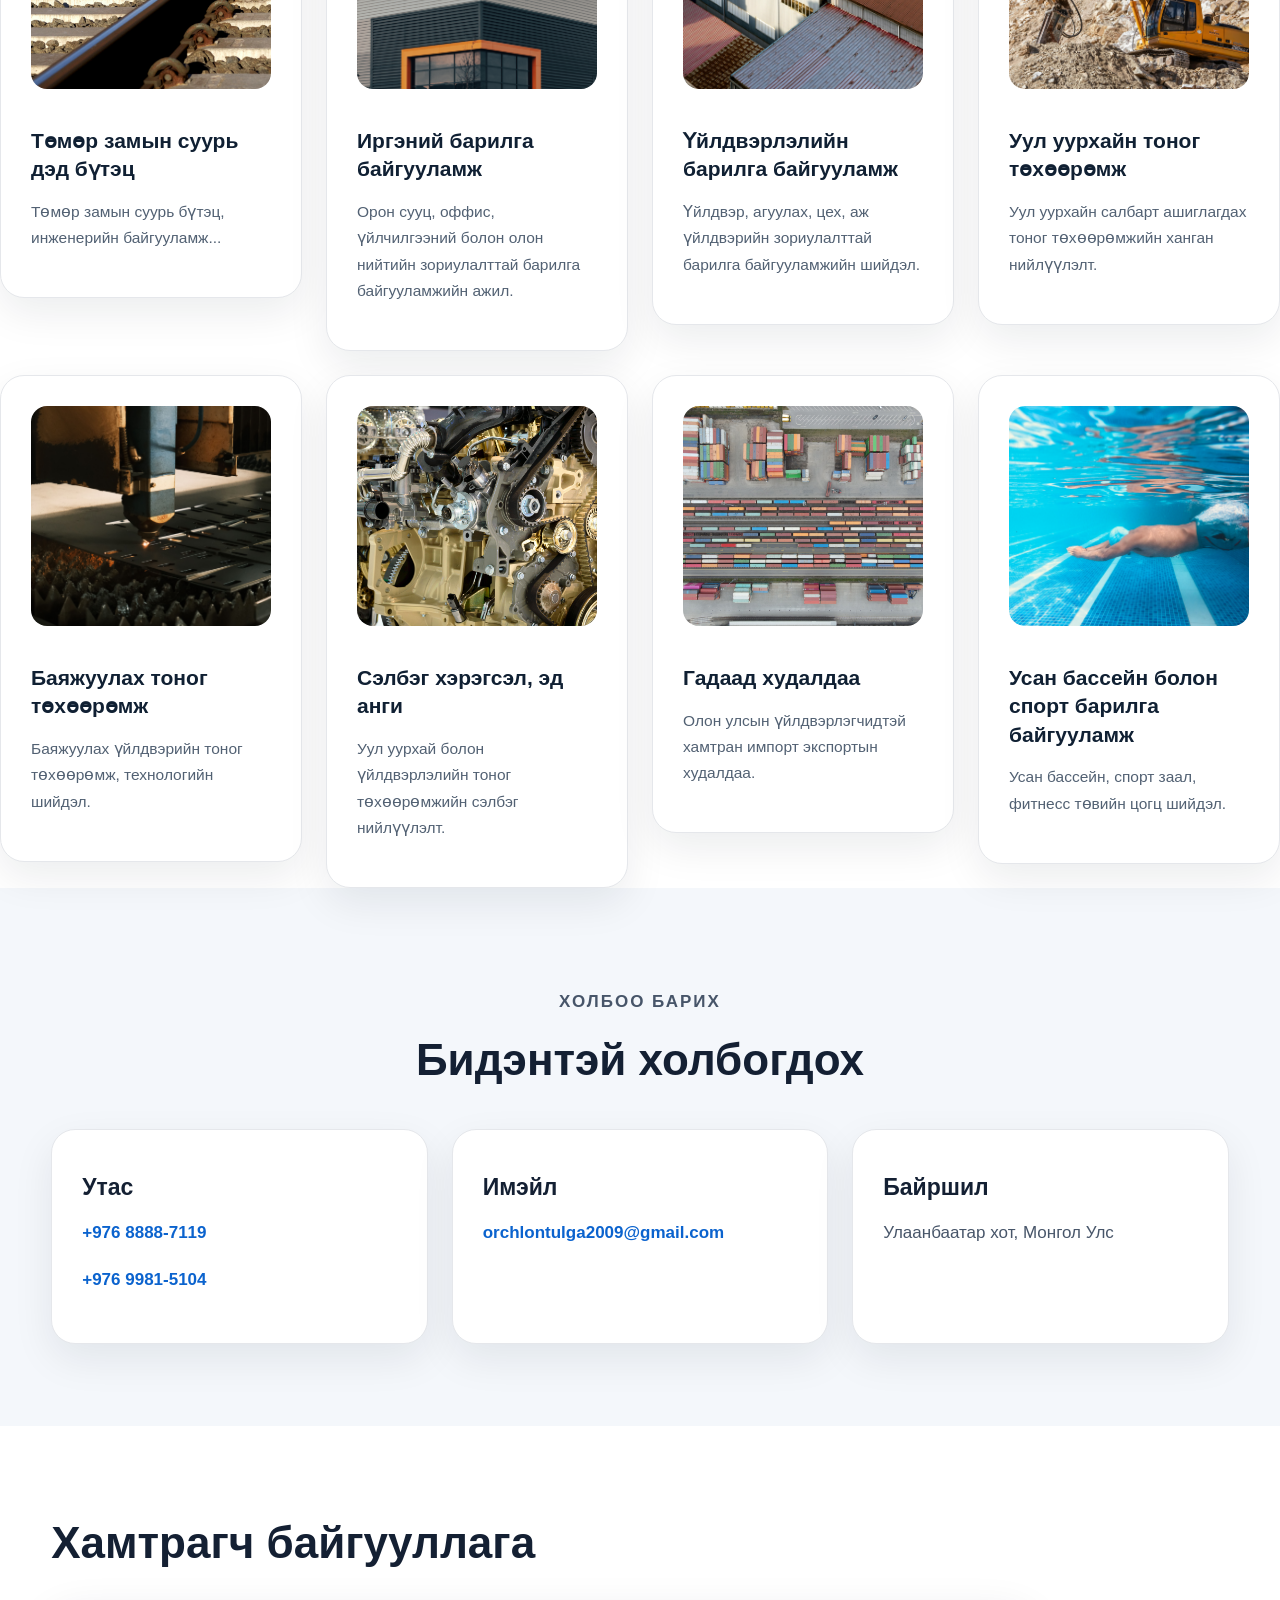
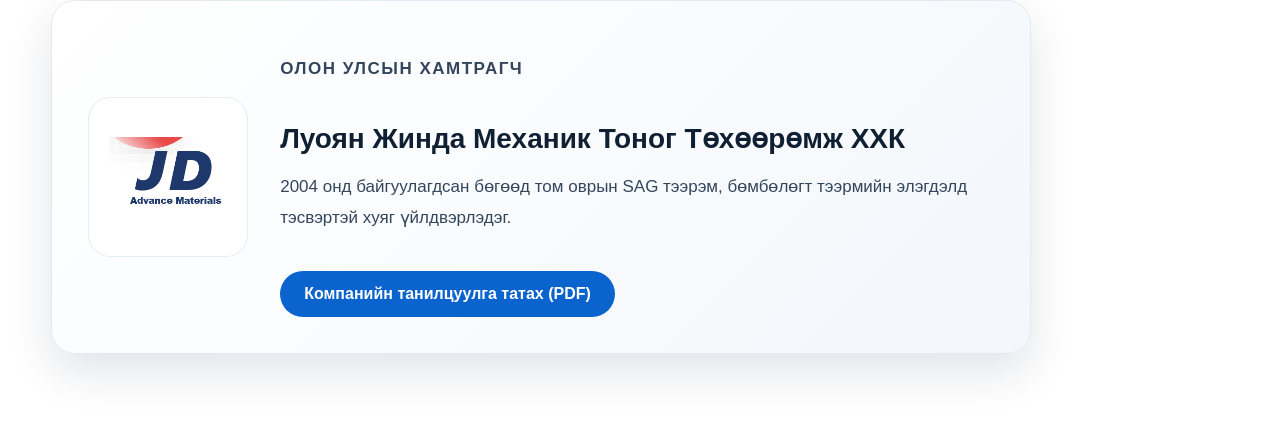
==== commit 5cd1f73d: "Update index.html" ====
--- a/index.html
+++ b/index.html
@@ -61,7 +61,7 @@
         </div>
 
         <div class="hero-image">
-            <img src="assets/mining-hero.jpg" alt="">
+            <img src="assets/mining-hero.jpg.jpg" alt="">
         </div>
 
     </div>
--- a/style.css
+++ b/style.css
@@ -656,3 +656,79 @@
         font-size:48px;
     }
 }
+.hero{
+    background:#07111f;
+    padding:80px 0;
+    overflow:hidden;
+}
+
+.hero-grid{
+    display:grid;
+    grid-template-columns:1fr 1fr;
+    align-items:center;
+    gap:60px;
+}
+
+.eyebrow{
+    color:#f4b400;
+    font-weight:700;
+    letter-spacing:4px;
+    margin-bottom:20px;
+}
+
+.hero h1{
+    font-size:72px;
+    line-height:1.05;
+    color:white;
+    margin-bottom:30px;
+}
+
+.hero-text{
+    font-size:24px;
+    line-height:1.8;
+    color:#d7dde8;
+    margin-bottom:40px;
+}
+
+.hero-actions{
+    display:flex;
+    gap:20px;
+}
+
+.hero-image img{
+    width:100%;
+    border-radius:20px;
+    display:block;
+}
+
+.btn{
+    padding:18px 35px;
+    border-radius:12px;
+    font-weight:700;
+    display:inline-block;
+}
+
+.btn.primary{
+    background:#f4b400;
+    color:#000;
+}
+
+.btn.secondary{
+    border:1px solid rgba(255,255,255,.4);
+    color:white;
+}
+
+@media(max-width:900px){
+
+    .hero-grid{
+        grid-template-columns:1fr;
+    }
+
+    .hero h1{
+        font-size:48px;
+    }
+
+    .hero-text{
+        font-size:18px;
+    }
+}
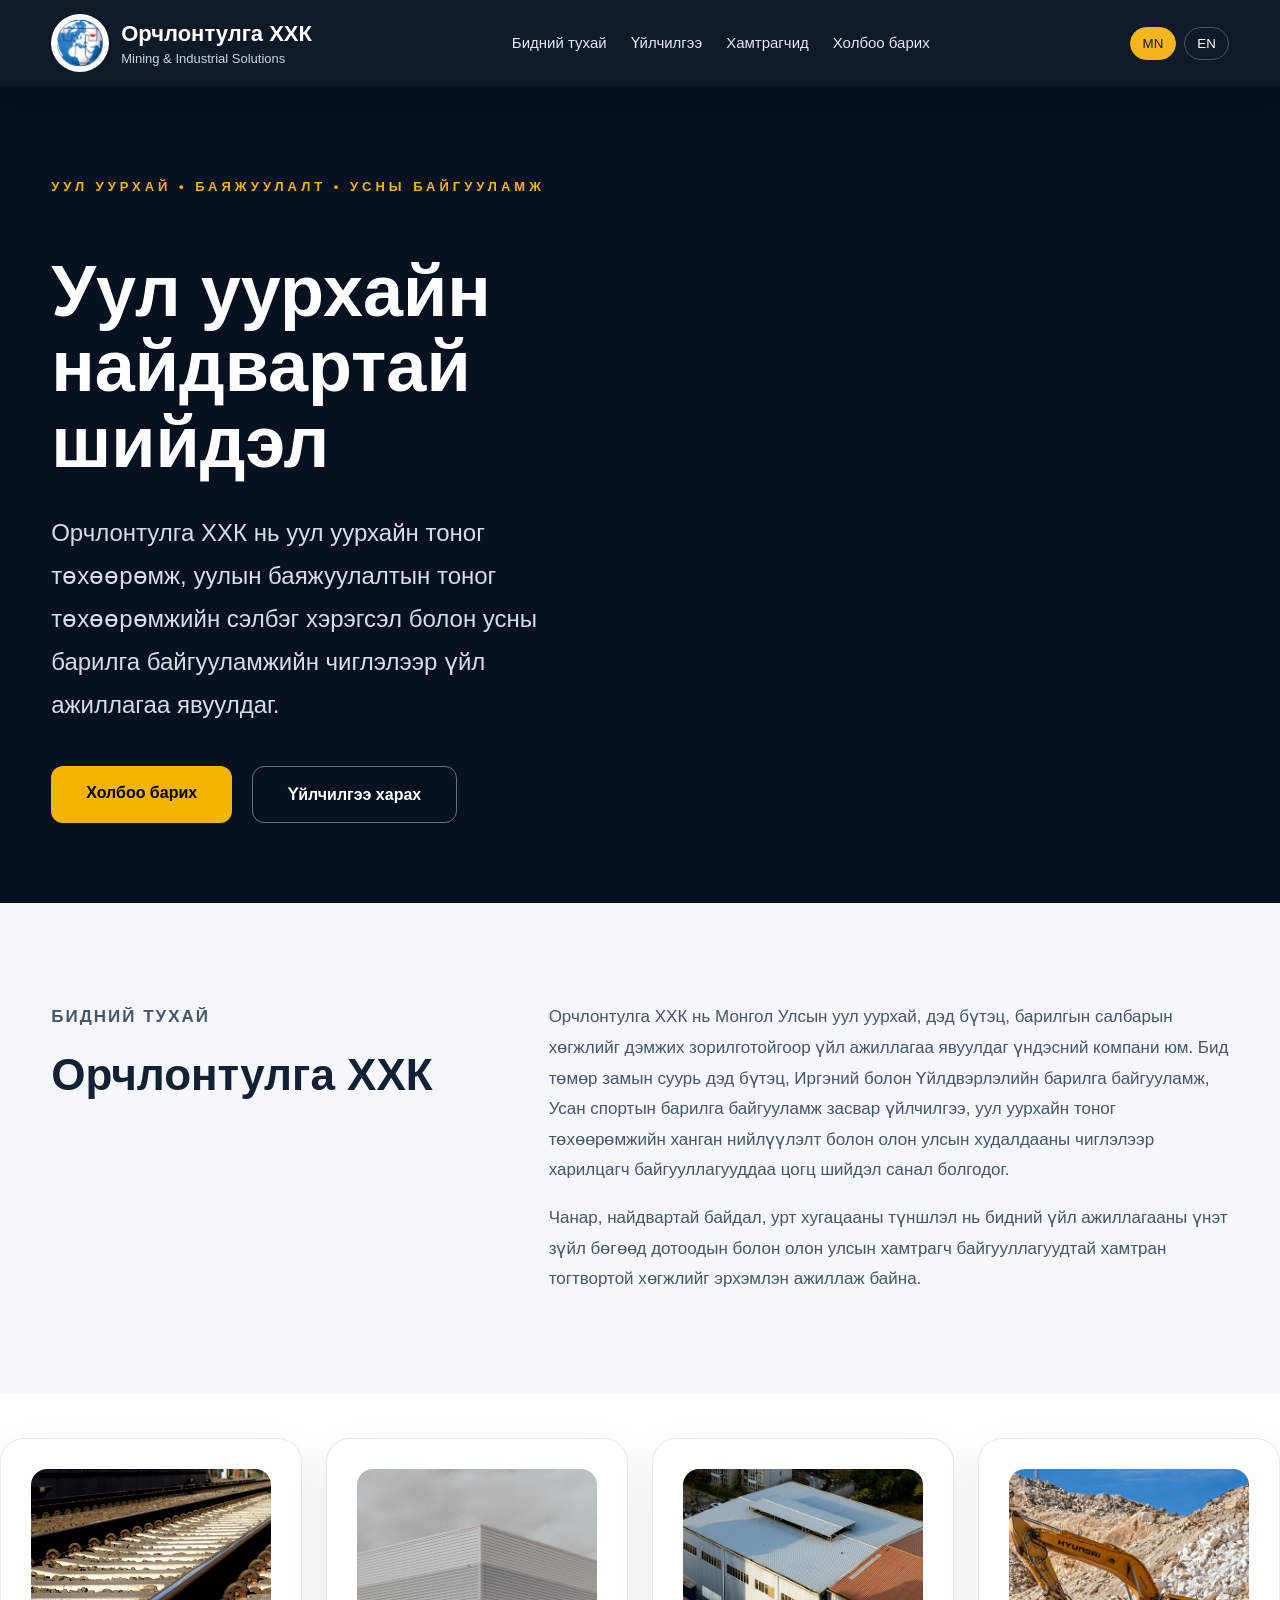
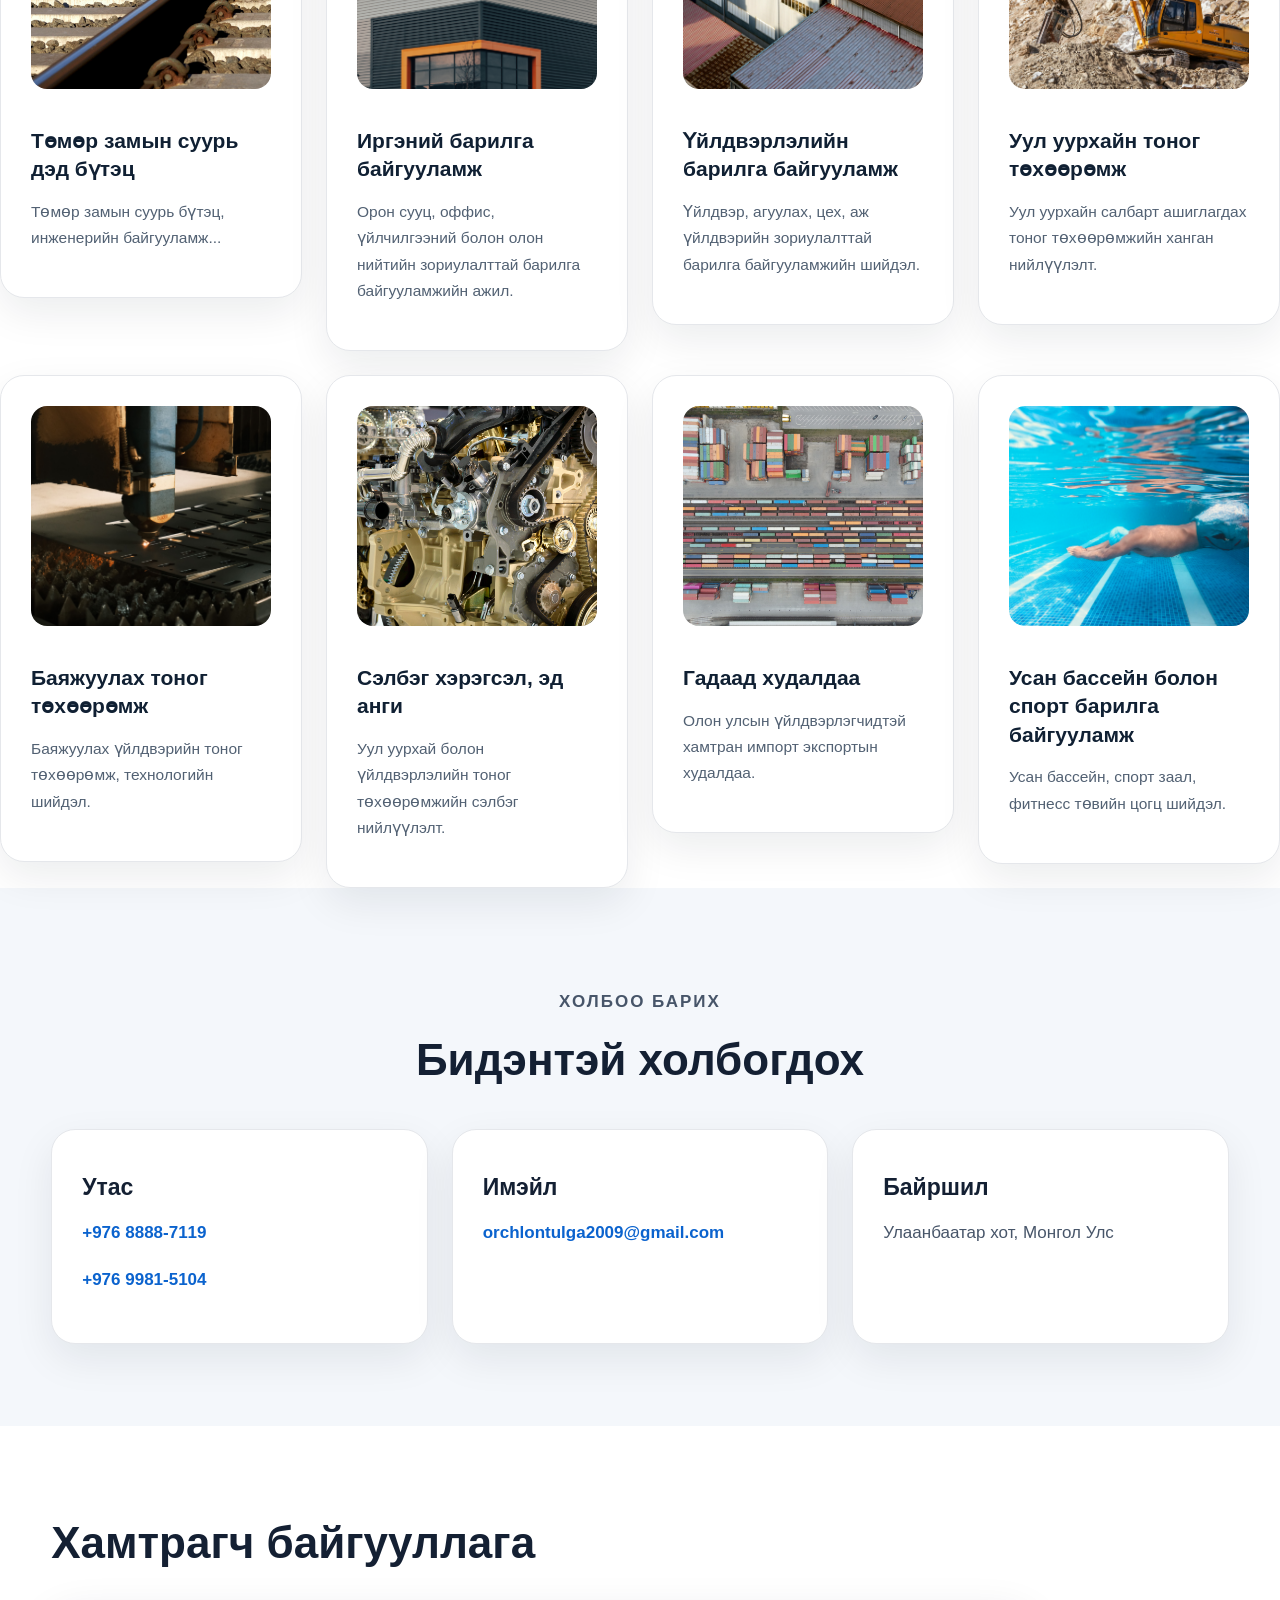
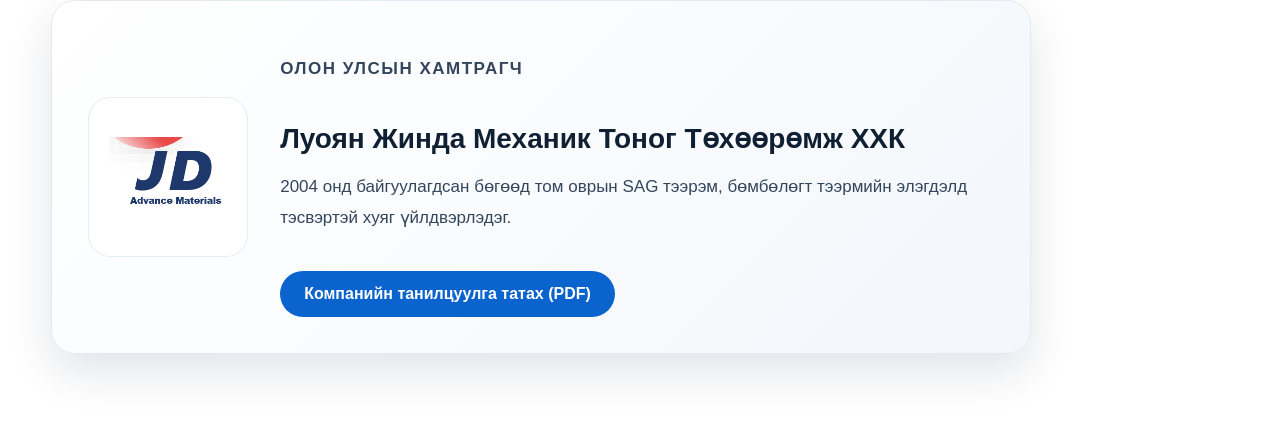
==== commit 7f555eb9: "Update index.html" ====
--- a/index.html
+++ b/index.html
@@ -59,11 +59,6 @@
                 </a>
             </div>
         </div>
-
-        <div class="hero-image">
-            <img src="assets/mining-hero.jpg.jpg" alt="">
-        </div>
-
     </div>
 </section>
 
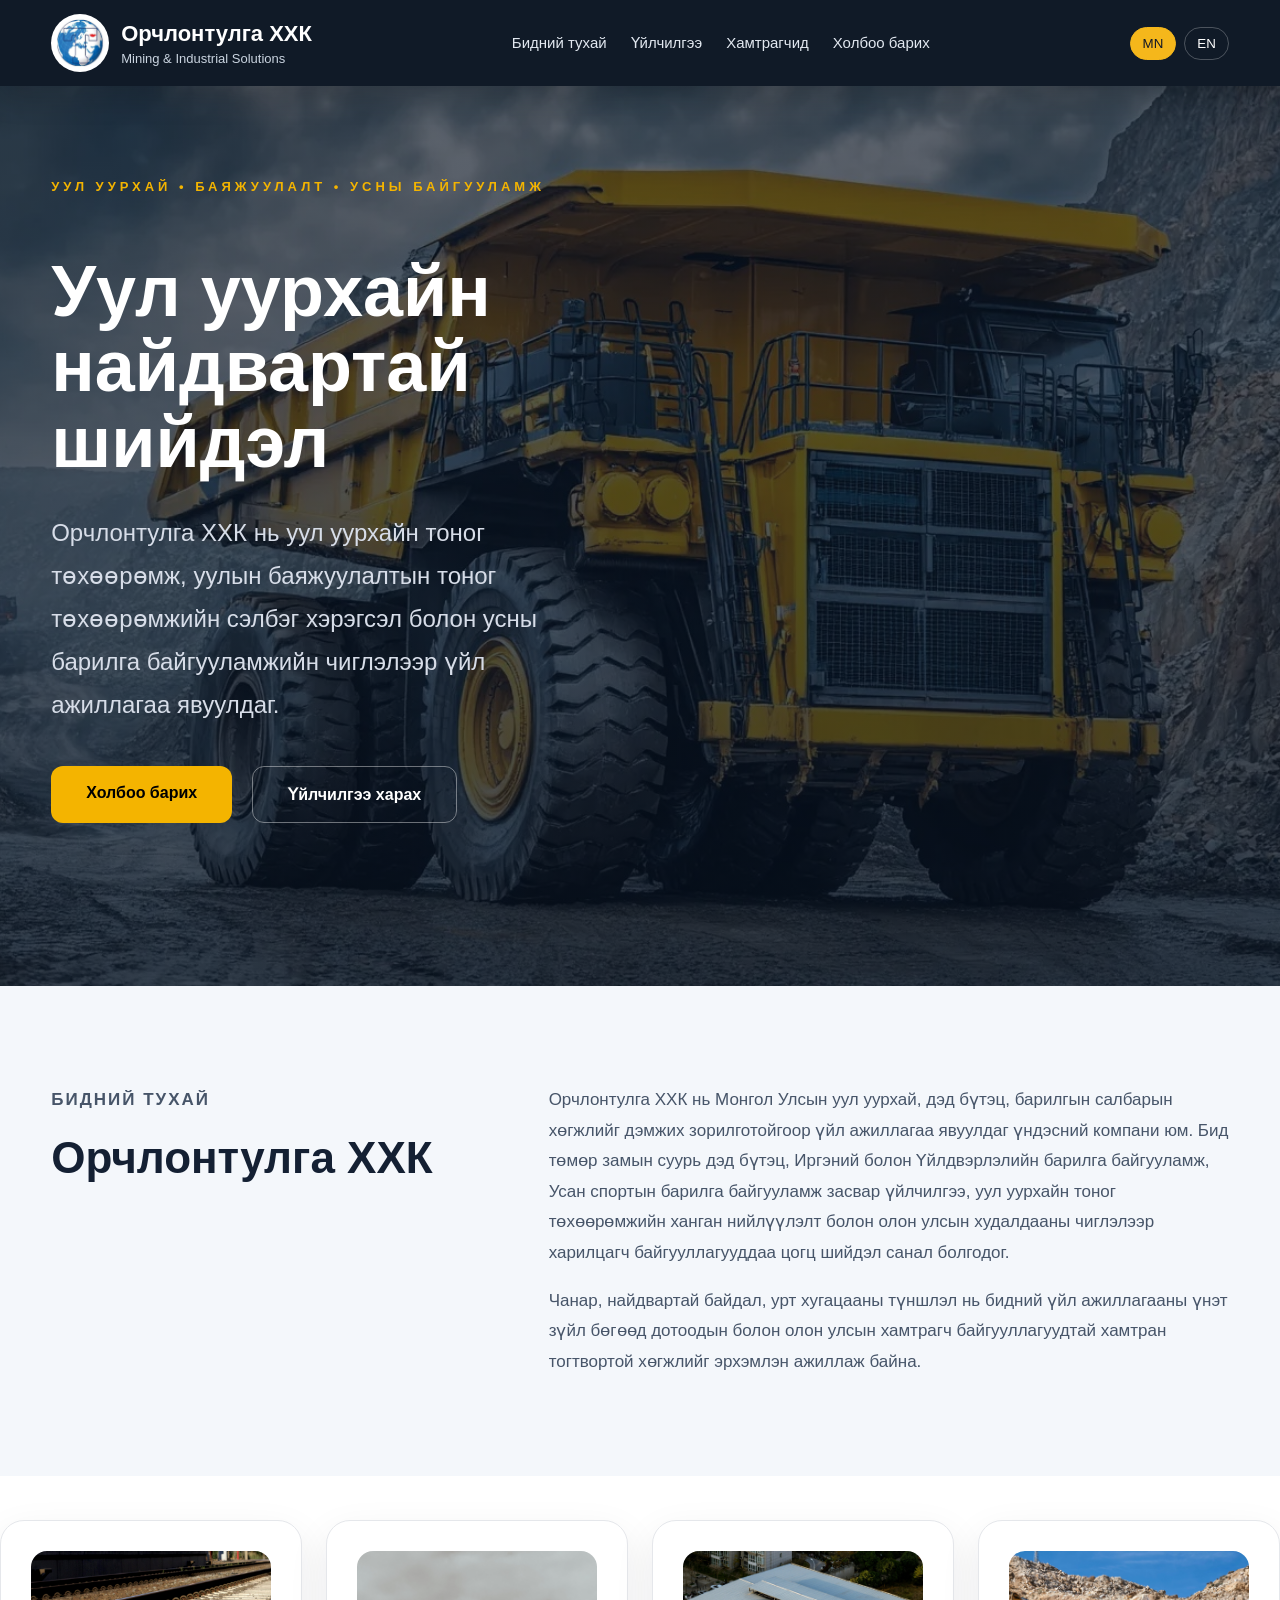
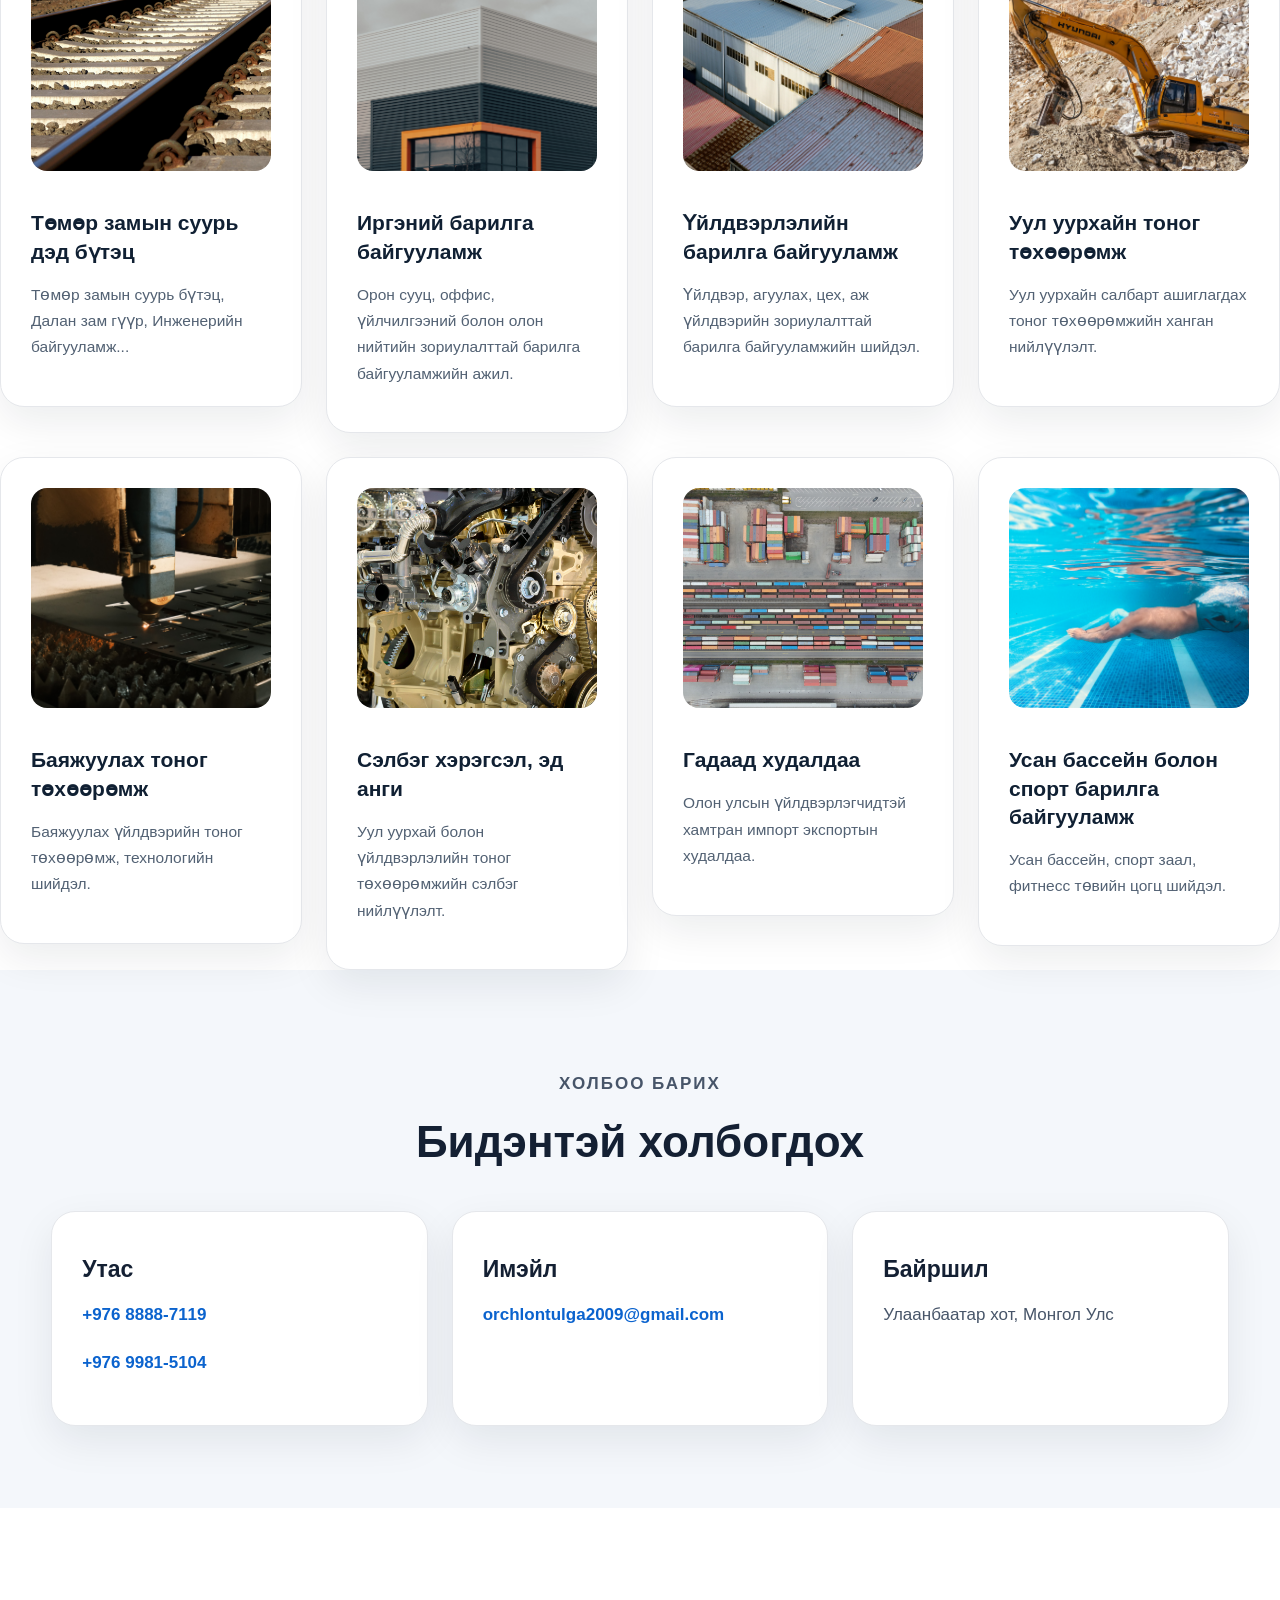
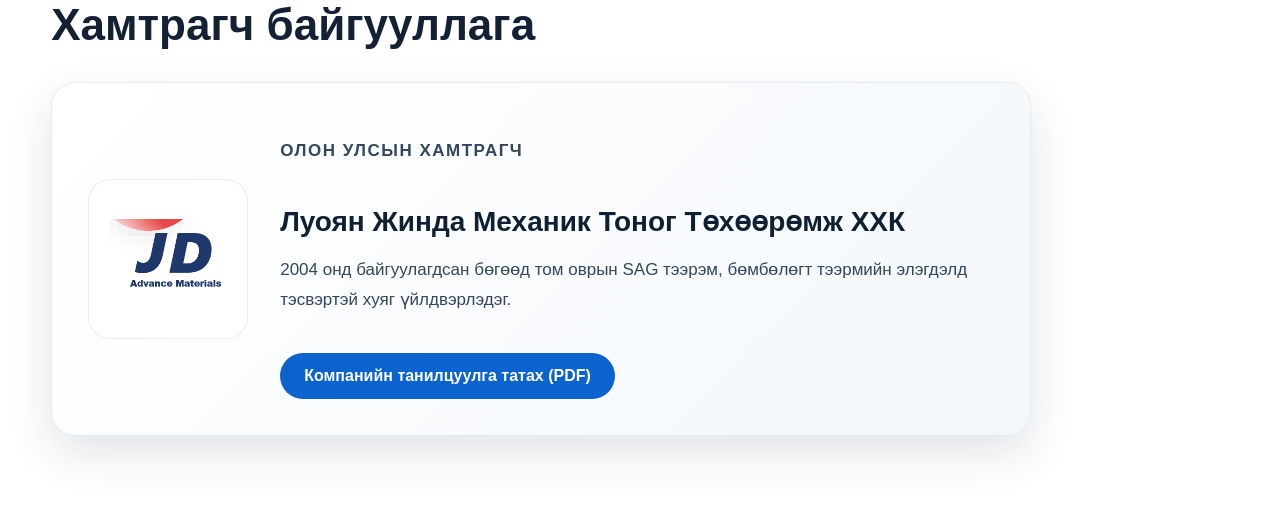
==== commit c146184d: "Update index.html" ====
--- a/index.html
+++ b/index.html
@@ -91,7 +91,7 @@
 <div class="card service-card">
     <img src="assets/railway.jpg.jpg" class="service-image">
     <h3>Төмөр замын суурь дэд бүтэц</h3>
-    <p>Төмөр замын суурь бүтэц, инженерийн байгууламж...</p>
+    <p>Төмөр замын суурь бүтэц, Далан зам гүүр, Инженерийн байгууламж...</p>
 </div>
 </a>
 
--- a/style.css
+++ b/style.css
@@ -107,11 +107,17 @@
 }
 
 .hero {
-  background:
-    linear-gradient(120deg, rgba(7,17,31,0.95), rgba(13,38,73,0.92)),
-    radial-gradient(circle at top right, rgba(245,183,27,0.25), transparent 28%);
-  color: white;
-  padding: 94px 0;
+    background:
+        linear-gradient(rgba(7,17,31,0.70), rgba(7,17,31,0.70)),
+        url("./assets/mining-hero.jpg.jpg");
+
+    background-size: cover;
+    background-position: center;
+    background-repeat: no-repeat;
+
+    color: white;
+    min-height: 100vh;
+    padding: 94px 0;
 }
 
 .hero-grid {
@@ -326,7 +332,7 @@
   }
 
   .hero {
-    padding: 70px 0;
+    padding: 140px 0 100px;
   }
 }
 .partner-featured {
@@ -732,3 +738,12 @@
         font-size:18px;
     }
 }
+.hero{
+  background:
+    linear-gradient(rgba(7,17,31,0.65), rgba(7,17,31,0.75)),
+    url("assets/mining-hero.jpg.jpg") !important;
+
+  background-size: cover !important;
+  background-position: center right !important;
+  background-repeat: no-repeat !important;
+}
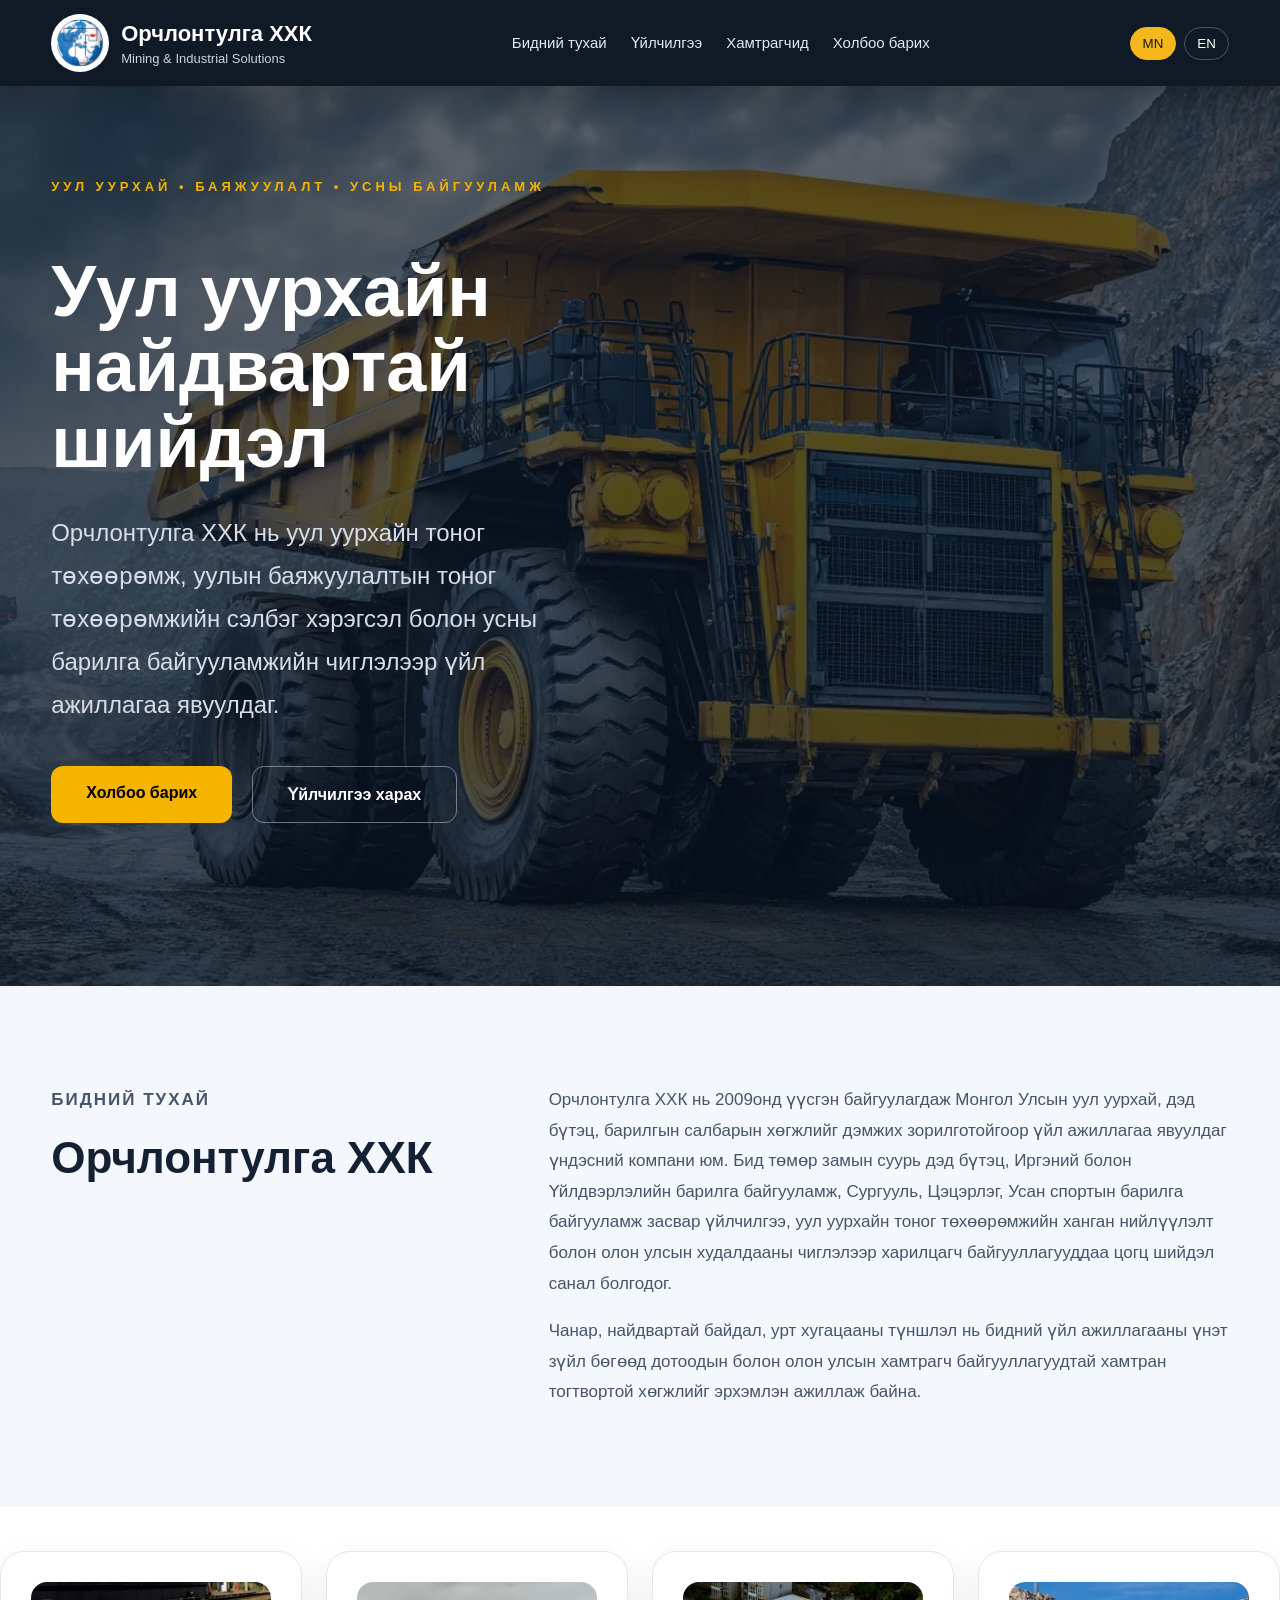
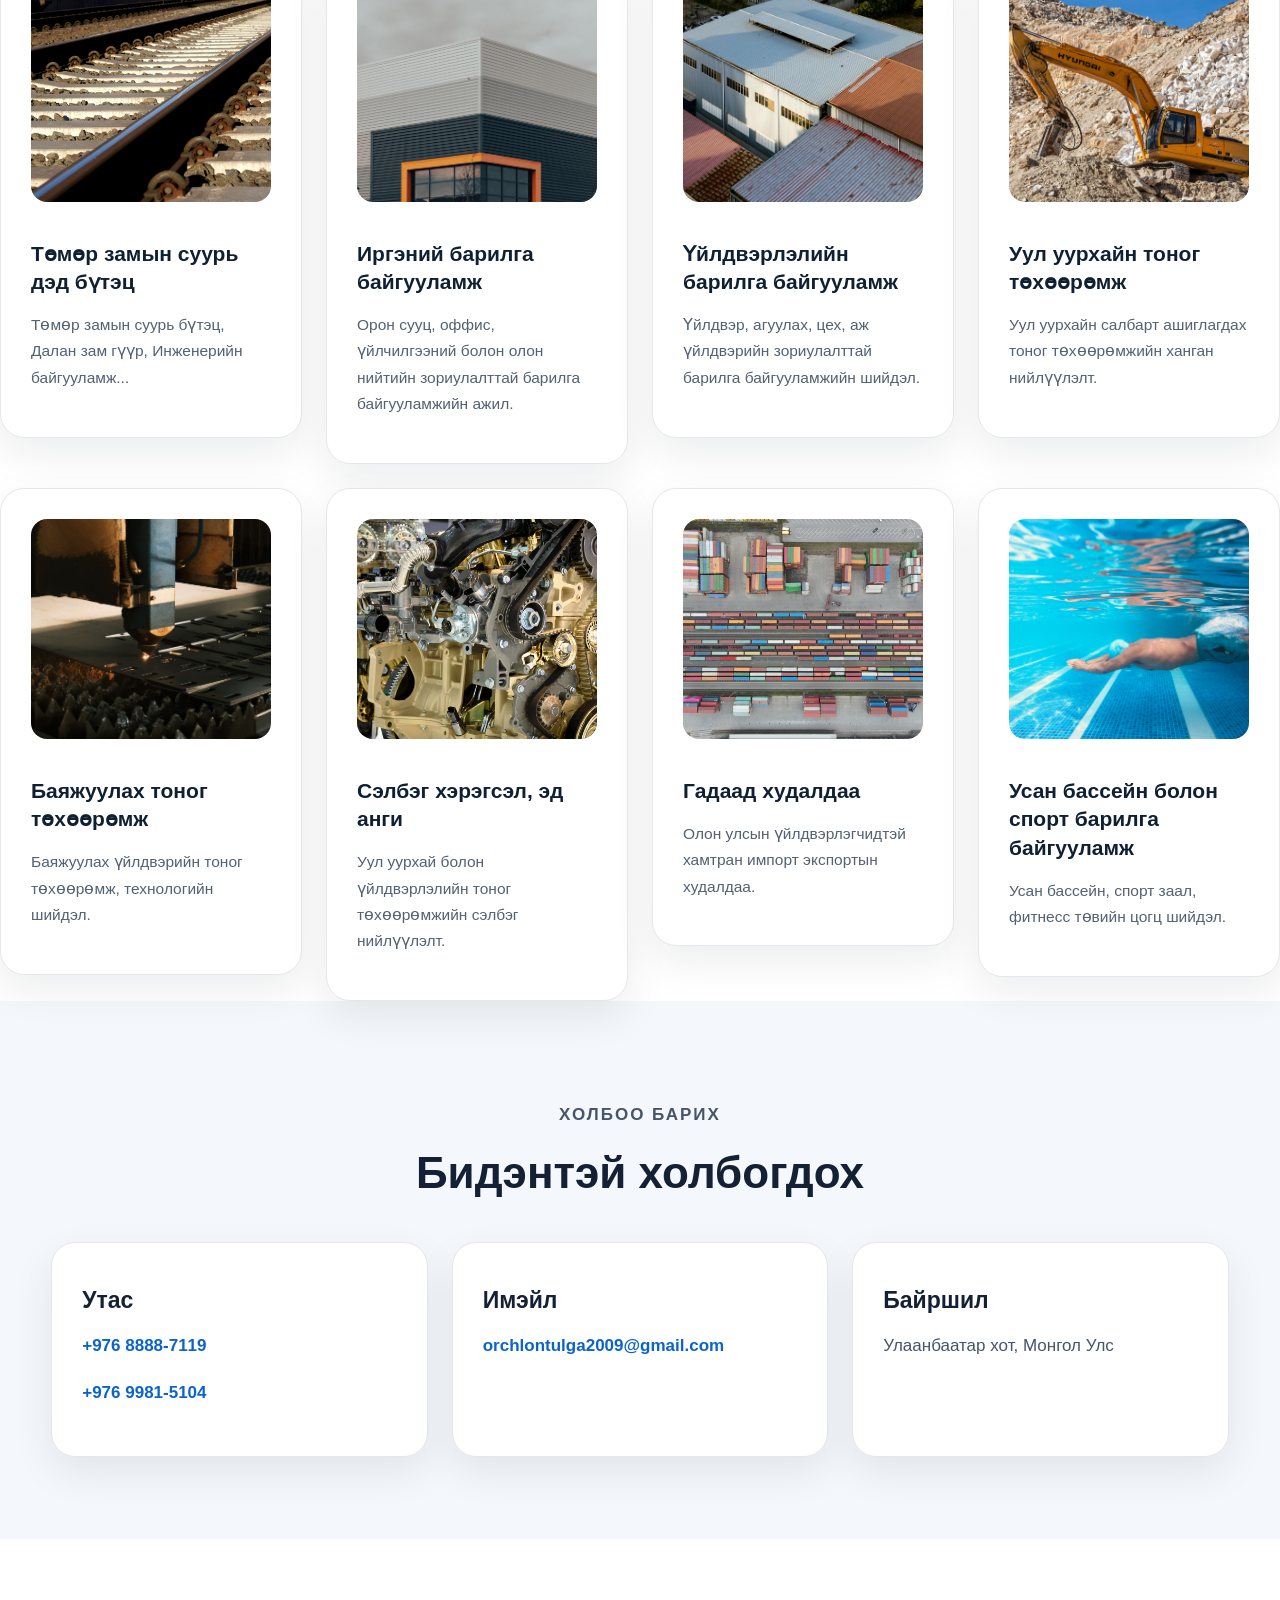
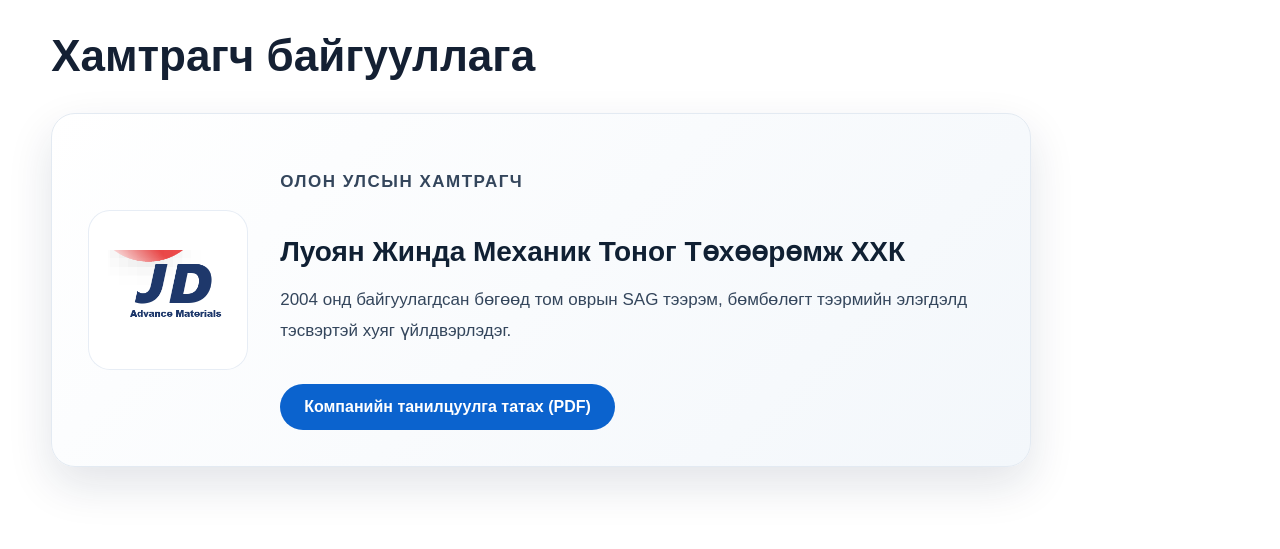
==== commit 328c496a: "Update index.html" ====
--- a/index.html
+++ b/index.html
@@ -70,9 +70,9 @@
         </div>
         <div>
          <p>
-Орчлонтулга ХХК нь Монгол Улсын уул уурхай, дэд бүтэц, барилгын салбарын хөгжлийг дэмжих зорилготойгоор үйл ажиллагаа явуулдаг үндэсний компани юм.
-
-Бид төмөр замын суурь дэд бүтэц, Иргэний болон Үйлдвэрлэлийн барилга байгууламж, Усан спортын барилга байгууламж засвар үйлчилгээ,
+Орчлонтулга ХХК нь 2009онд үүсгэн байгуулагдаж  Монгол Улсын уул уурхай, дэд бүтэц, барилгын салбарын хөгжлийг дэмжих зорилготойгоор үйл ажиллагаа явуулдаг үндэсний компани юм.
+
+Бид төмөр замын суурь дэд бүтэц, Иргэний болон Үйлдвэрлэлийн барилга байгууламж, Сургууль, Цэцэрлэг, Усан спортын барилга байгууламж засвар үйлчилгээ,
 уул уурхайн тоног төхөөрөмжийн ханган нийлүүлэлт болон олон улсын худалдааны чиглэлээр
 харилцагч байгууллагууддаа цогц шийдэл санал болгодог.
 </p>
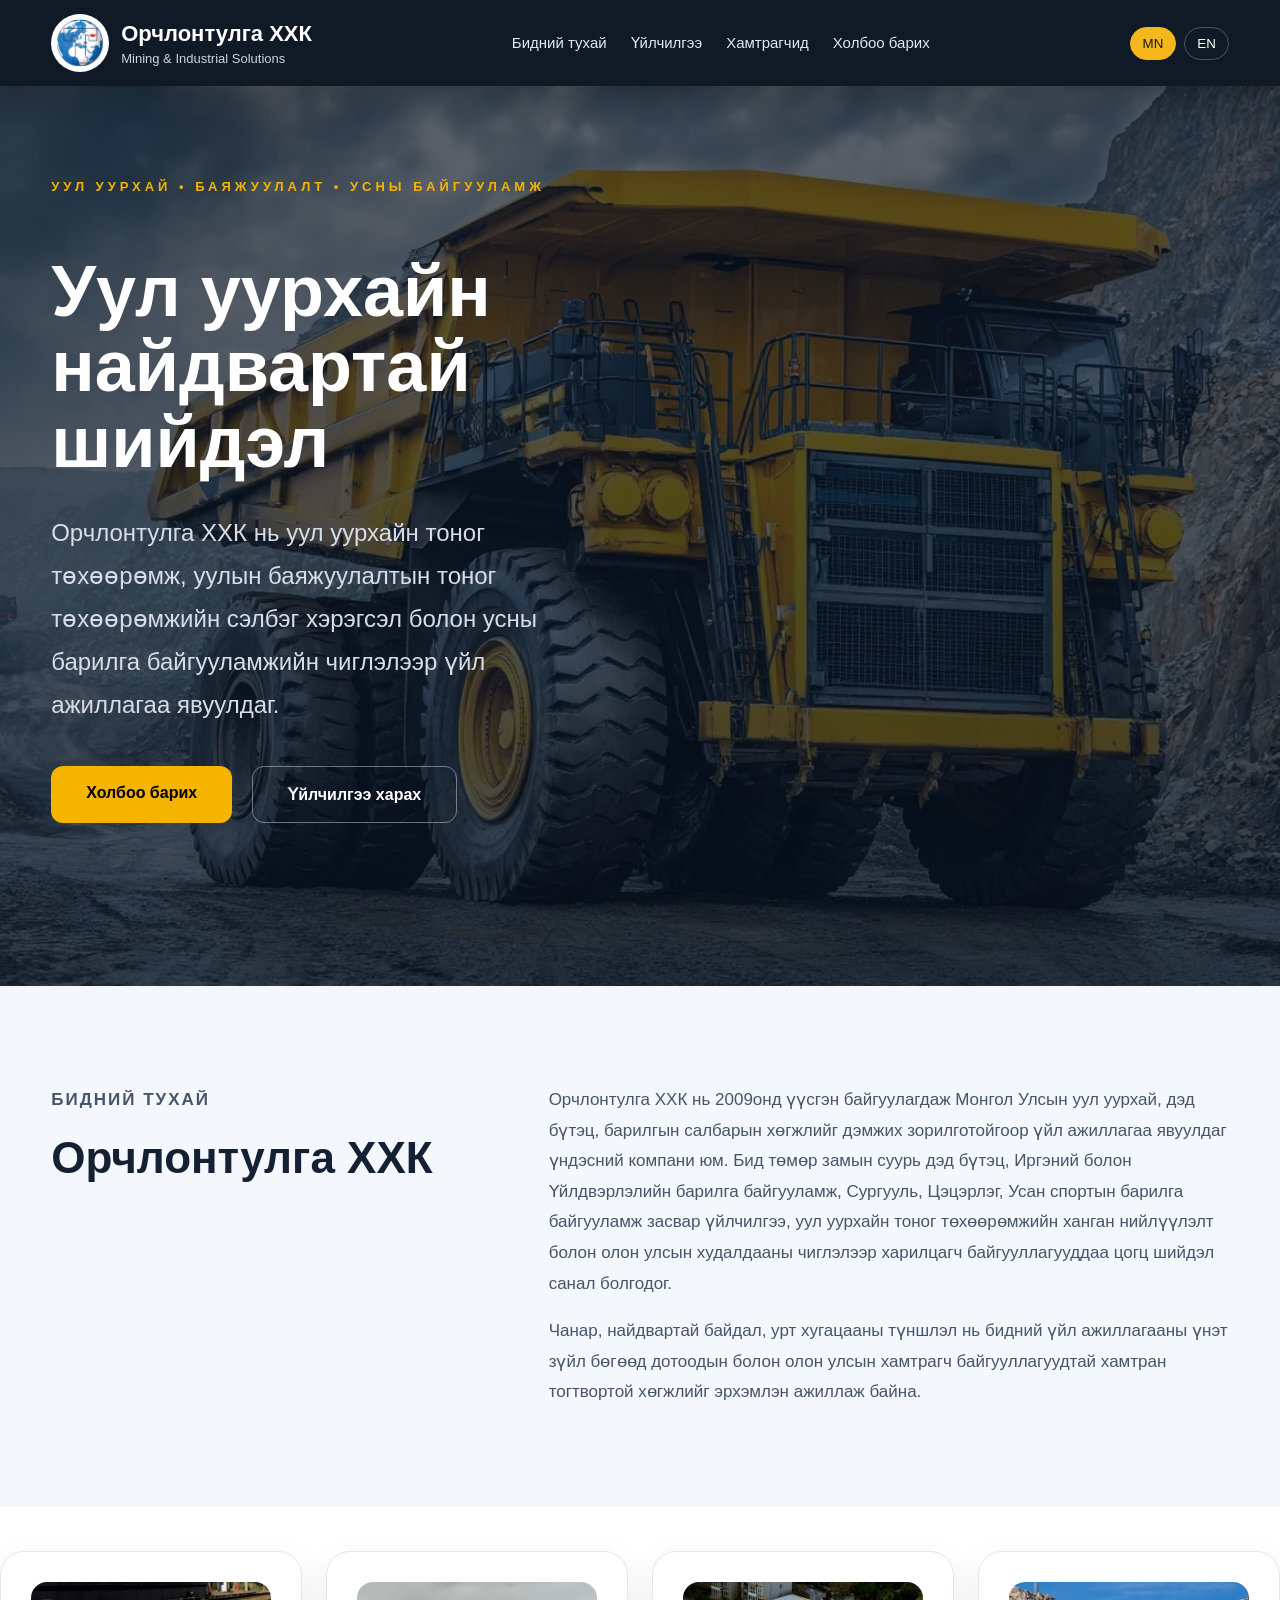
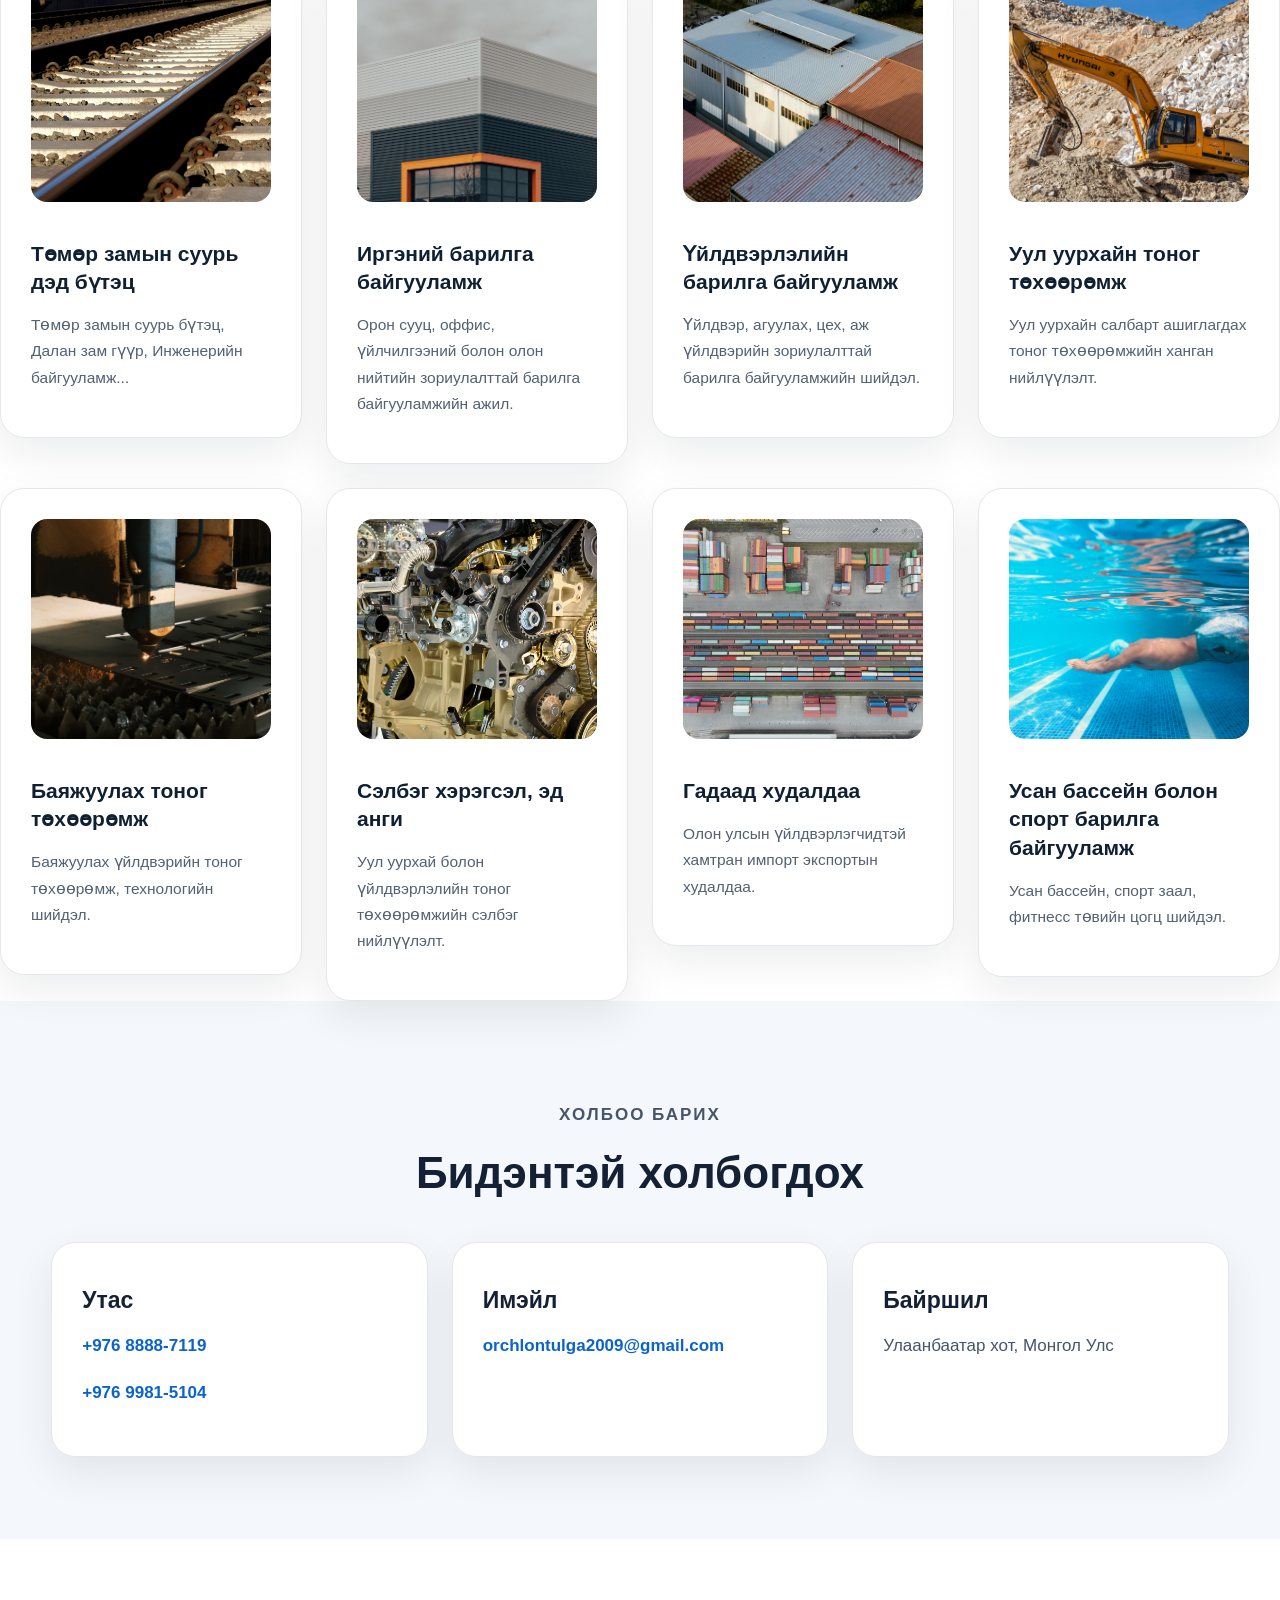
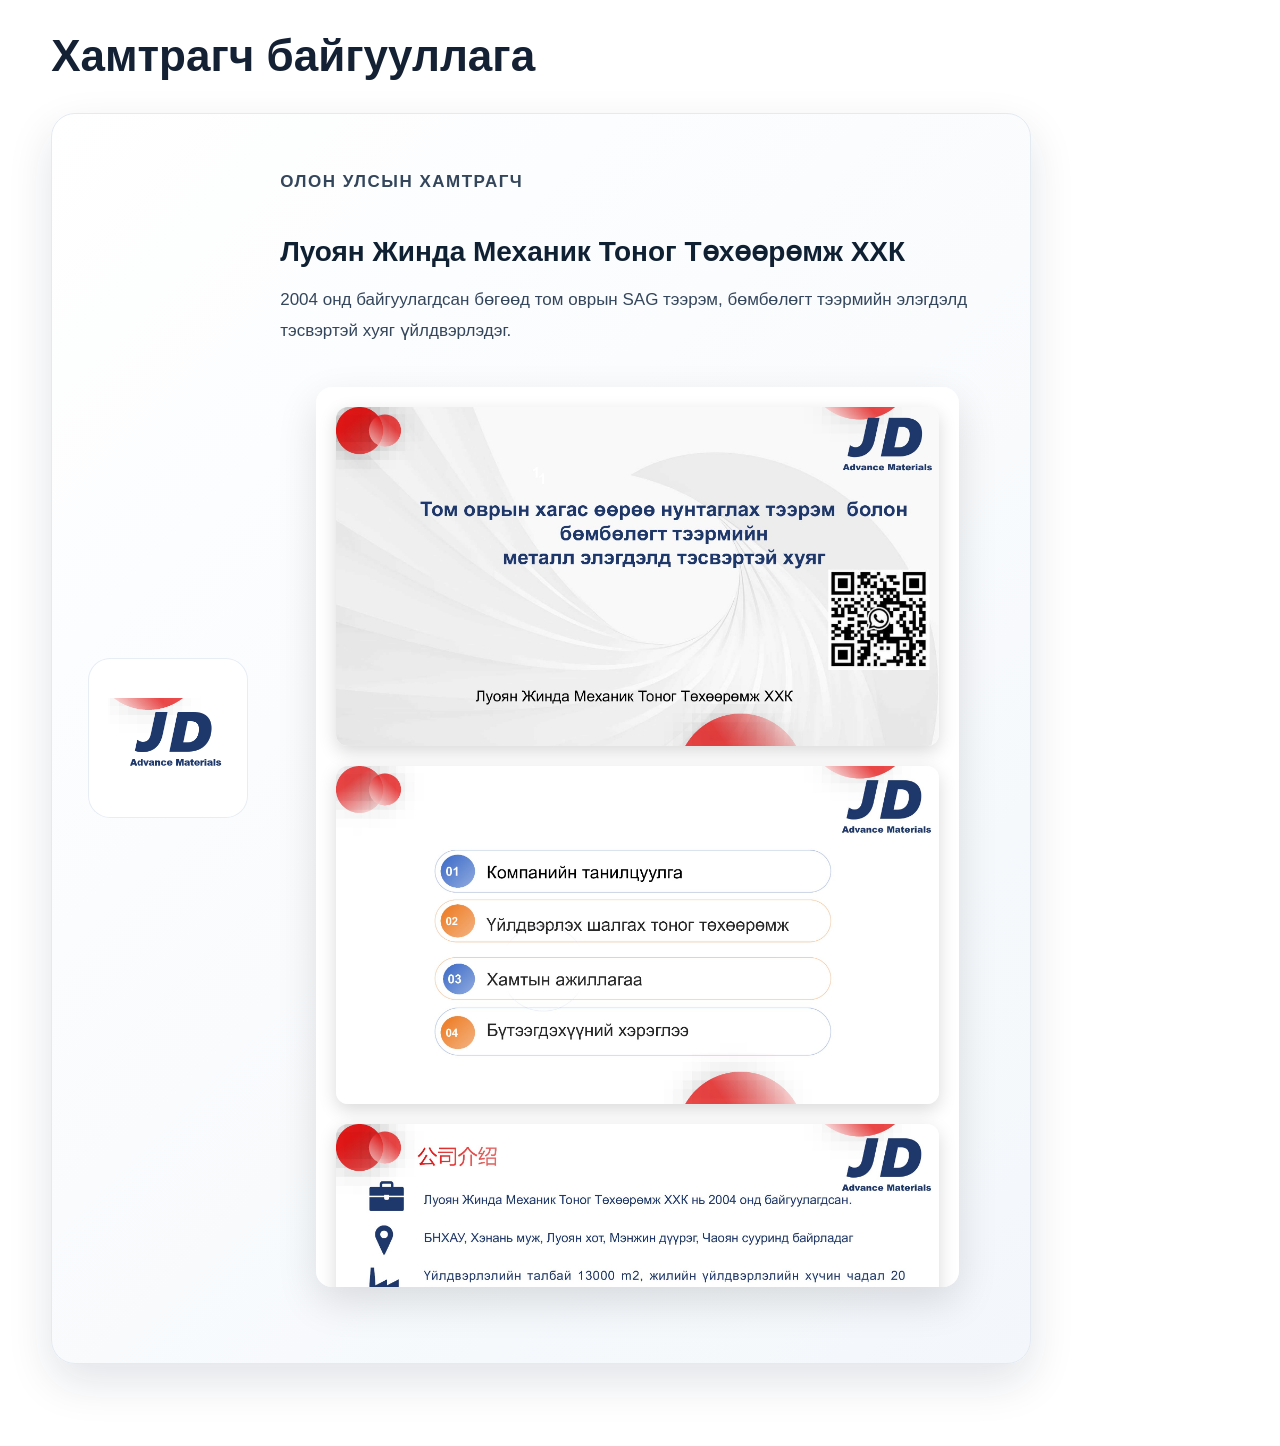
==== commit 87396754: "Update index.html" ====
--- a/index.html
+++ b/index.html
@@ -198,12 +198,28 @@
       бөмбөлөгт тээрмийн элэгдэлд тэсвэртэй хуяг үйлдвэрлэдэг.
     </p>
 
-    <a href="luoyang-jinda-presentation.pdf"
-       target="_blank"
-       class="btn">
-       Компанийн танилцуулга татах (PDF)
-    </a>
-
+   <div class="pdf-scroll-gallery">
+
+    <img src="assets/jd/jd-page1.jpg">
+    <img src="assets/jd/jd-page2.jpg">
+    <img src="assets/jd/jd-page3.jpg">
+    <img src="assets/jd/jd-page4.jpg">
+    <img src="assets/jd/jd-page5.jpg">
+    <img src="assets/jd/jd-page6.jpg">
+    <img src="assets/jd/jd-page7.jpg">
+    <img src="assets/jd/jd-page8.jpg">
+    <img src="assets/jd/jd-page9.jpg">
+    <img src="assets/jd/jd-page10.jpg">
+    <img src="assets/jd/jd-page11.jpg">
+    <img src="assets/jd/jd-page12.jpg">
+    <img src="assets/jd/jd-page13.jpg">
+    <img src="assets/jd/jd-page14.jpg">
+    <img src="assets/jd/jd-page15.jpg">
+    <img src="assets/jd/jd-page16.jpg">
+    <img src="assets/jd/jd-page17.jpg">
+    <img src="assets/jd/jd-page18.jpg">
+
+</div>
   </div>
 
 </div>
--- a/style.css
+++ b/style.css
@@ -747,3 +747,40 @@
   background-position: center right !important;
   background-repeat: no-repeat !important;
 }
+.pdf-scroll-gallery{
+    width:90%;
+    max-width:1000px;
+    height:900px;
+
+    overflow-y:auto;
+
+    margin:40px auto;
+    padding:20px;
+
+    background:#fff;
+
+    border-radius:16px;
+
+    box-shadow:0 15px 40px rgba(0,0,0,.12);
+}
+
+.pdf-scroll-gallery img{
+
+    width:100%;
+
+    display:block;
+
+    margin-bottom:20px;
+
+    border-radius:12px;
+
+    box-shadow:0 6px 18px rgba(0,0,0,.15);
+
+    transition:.3s;
+}
+
+.pdf-scroll-gallery img:hover{
+
+    transform:scale(1.01);
+
+}
